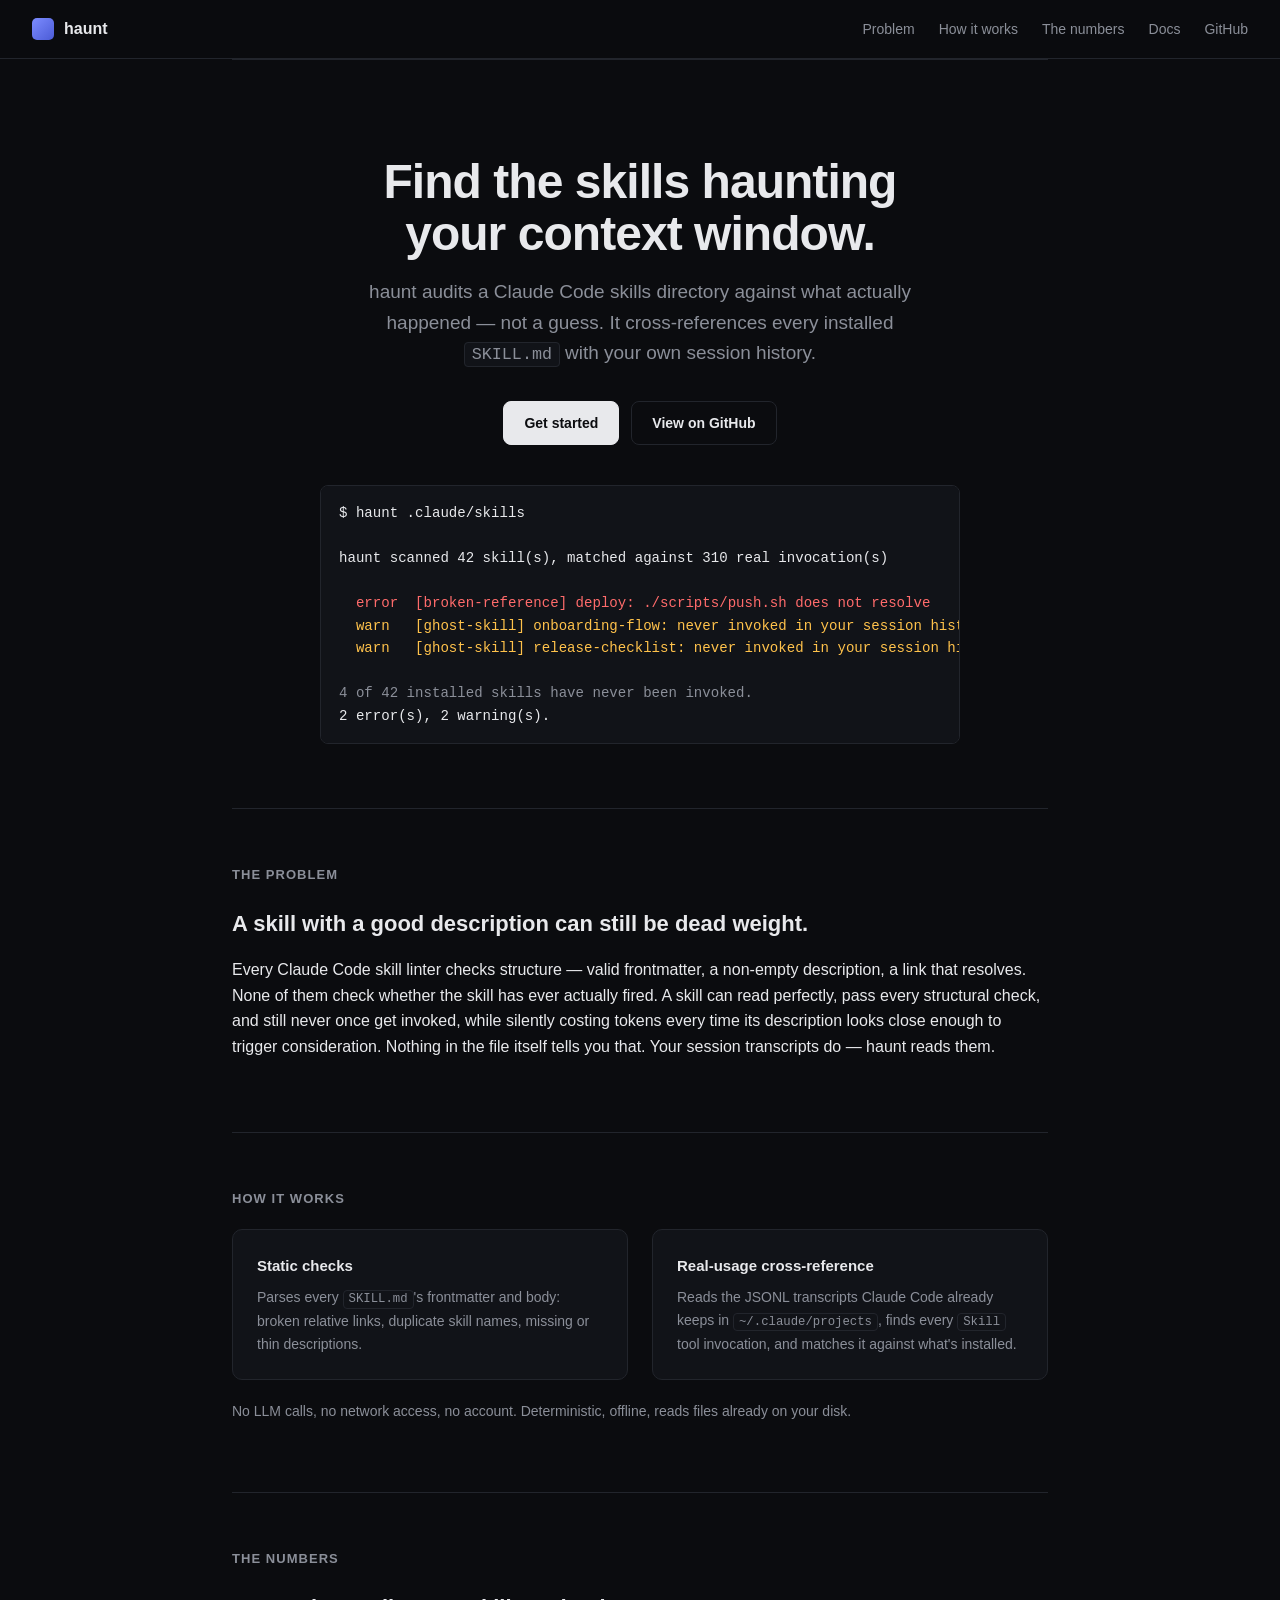
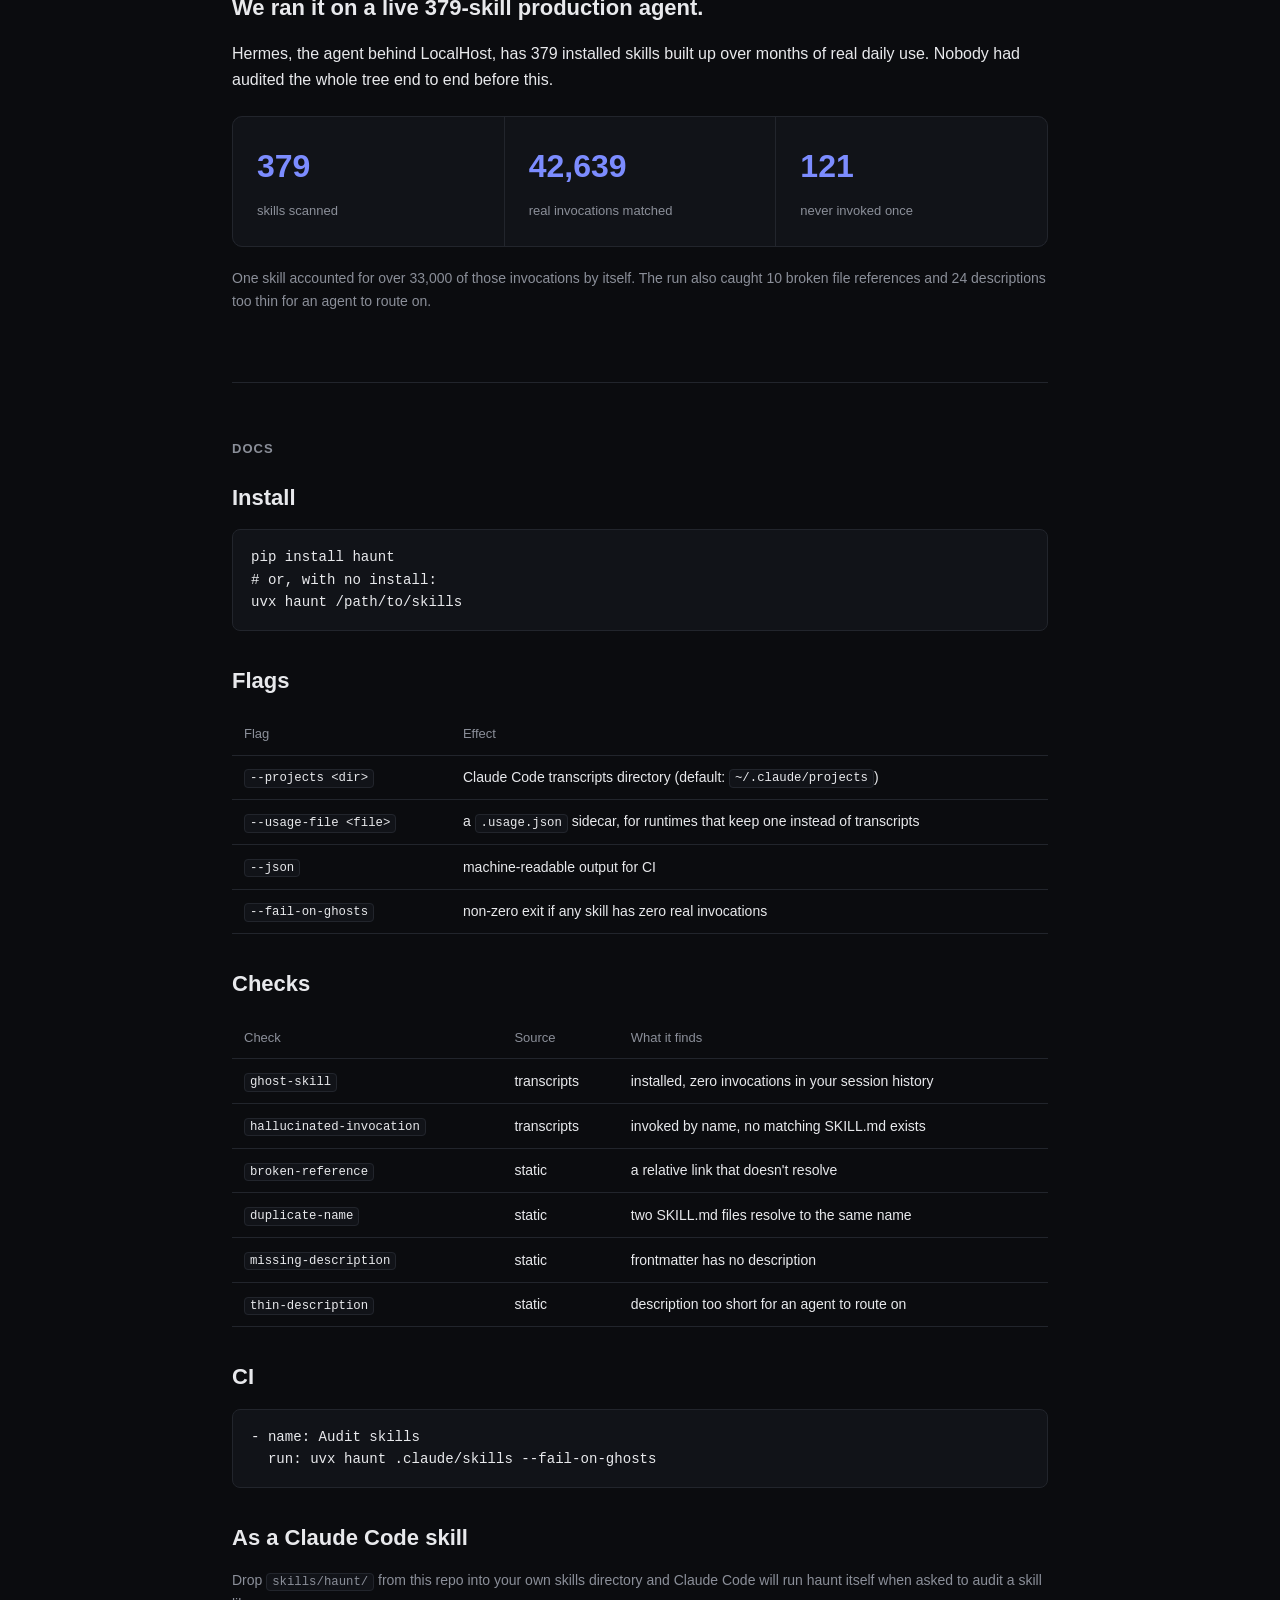
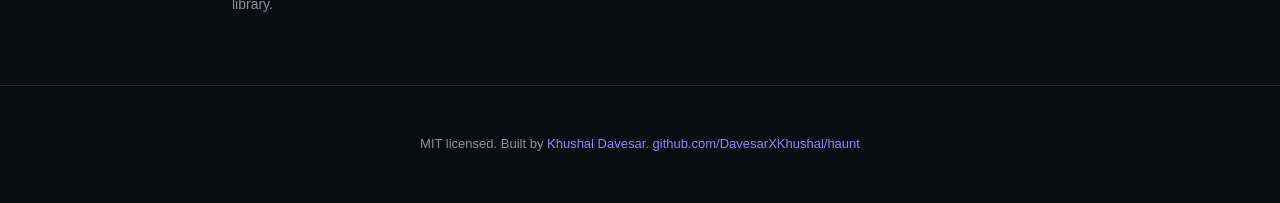
==== site/index.html @ db400f82 "haunt: audit Claude Code skills against real usage, not guesses" ====
<!doctype html>
<html lang="en">
<head>
<meta charset="utf-8">
<meta name="viewport" content="width=device-width, initial-scale=1">
<title>haunt — find the skills haunting your context window</title>
<meta name="description" content="haunt audits Claude Code skills against real session transcripts, not guesses. Catches ghost skills, broken references, and duplicate names.">
<link rel="stylesheet" href="styles.css">
</head>
<body>

<nav class="nav">
  <div class="nav-brand"><span class="mark"></span> haunt</div>
  <div class="nav-links">
    <a href="#problem">Problem</a>
    <a href="#how">How it works</a>
    <a href="#numbers">The numbers</a>
    <a href="#docs">Docs</a>
    <a href="https://github.com/DavesarXKhushal/haunt">GitHub</a>
  </div>
</nav>

<main class="wrap">
  <section class="hero">
    <h1>Find the skills haunting<br>your context window.</h1>
    <p class="lede">
      haunt audits a Claude Code skills directory against what actually
      happened — not a guess. It cross-references every installed
      <code class="inline">SKILL.md</code> with your own session history.
    </p>
    <div class="cta-row">
      <a class="btn btn-primary" href="#docs">Get started</a>
      <a class="btn btn-ghost" href="https://github.com/DavesarXKhushal/haunt">View on GitHub</a>
    </div>
    <div class="terminal">
      <pre>$ haunt .claude/skills

haunt scanned 42 skill(s), matched against 310 real invocation(s)

  <span class="err-line">error  [broken-reference] deploy: ./scripts/push.sh does not resolve</span>
  <span class="ghost-line">warn   [ghost-skill] onboarding-flow: never invoked in your session history</span>
  <span class="ghost-line">warn   [ghost-skill] release-checklist: never invoked in your session history</span>

<span class="dim">4 of 42 installed skills have never been invoked.</span>
2 error(s), 2 warning(s).</pre>
    </div>
  </section>

  <section id="problem">
    <h2>The problem</h2>
    <h3>A skill with a good description can still be dead weight.</h3>
    <p>
      Every Claude Code skill linter checks structure — valid frontmatter,
      a non-empty description, a link that resolves. None of them check
      whether the skill has ever actually fired. A skill can read
      perfectly, pass every structural check, and still never once get
      invoked, while silently costing tokens every time its description
      looks close enough to trigger consideration. Nothing in the file
      itself tells you that. Your session transcripts do — haunt reads
      them.
    </p>
  </section>

  <section id="how">
    <h2>How it works</h2>
    <div class="two-col">
      <div class="card">
        <h4>Static checks</h4>
        <p>Parses every <code class="inline">SKILL.md</code>'s frontmatter and body: broken relative links, duplicate skill names, missing or thin descriptions.</p>
      </div>
      <div class="card">
        <h4>Real-usage cross-reference</h4>
        <p>Reads the JSONL transcripts Claude Code already keeps in <code class="inline">~/.claude/projects</code>, finds every <code class="inline">Skill</code> tool invocation, and matches it against what's installed.</p>
      </div>
    </div>
    <p style="margin-top:20px;color:var(--text-dim);font-size:14px;">
      No LLM calls, no network access, no account. Deterministic, offline, reads files already on your disk.
    </p>
  </section>

  <section id="numbers">
    <h2>The numbers</h2>
    <h3>We ran it on a live 379-skill production agent.</h3>
    <p>Hermes, the agent behind LocalHost, has 379 installed skills built up over months of real daily use. Nobody had audited the whole tree end to end before this.</p>
    <div class="grid">
      <div class="cell"><span class="num">379</span><span class="label">skills scanned</span></div>
      <div class="cell"><span class="num">42,639</span><span class="label">real invocations matched</span></div>
      <div class="cell"><span class="num">121</span><span class="label">never invoked once</span></div>
    </div>
    <p style="margin-top:20px;color:var(--text-dim);font-size:14px;">
      One skill accounted for over 33,000 of those invocations by itself. The run also caught 10 broken file references and 24 descriptions too thin for an agent to route on.
    </p>
  </section>

  <section id="docs">
    <h2>Docs</h2>
    <h3>Install</h3>
    <pre>pip install haunt
# or, with no install:
uvx haunt /path/to/skills</pre>

    <h3 style="margin-top:32px;">Flags</h3>
    <table>
      <tr><th>Flag</th><th>Effect</th></tr>
      <tr><td><code class="inline">--projects &lt;dir&gt;</code></td><td>Claude Code transcripts directory (default: <code class="inline">~/.claude/projects</code>)</td></tr>
      <tr><td><code class="inline">--usage-file &lt;file&gt;</code></td><td>a <code class="inline">.usage.json</code> sidecar, for runtimes that keep one instead of transcripts</td></tr>
      <tr><td><code class="inline">--json</code></td><td>machine-readable output for CI</td></tr>
      <tr><td><code class="inline">--fail-on-ghosts</code></td><td>non-zero exit if any skill has zero real invocations</td></tr>
    </table>

    <h3 style="margin-top:32px;">Checks</h3>
    <table>
      <tr><th>Check</th><th>Source</th><th>What it finds</th></tr>
      <tr><td><code class="inline">ghost-skill</code></td><td>transcripts</td><td>installed, zero invocations in your session history</td></tr>
      <tr><td><code class="inline">hallucinated-invocation</code></td><td>transcripts</td><td>invoked by name, no matching SKILL.md exists</td></tr>
      <tr><td><code class="inline">broken-reference</code></td><td>static</td><td>a relative link that doesn't resolve</td></tr>
      <tr><td><code class="inline">duplicate-name</code></td><td>static</td><td>two SKILL.md files resolve to the same name</td></tr>
      <tr><td><code class="inline">missing-description</code></td><td>static</td><td>frontmatter has no description</td></tr>
      <tr><td><code class="inline">thin-description</code></td><td>static</td><td>description too short for an agent to route on</td></tr>
    </table>

    <h3 style="margin-top:32px;">CI</h3>
    <pre>- name: Audit skills
  run: uvx haunt .claude/skills --fail-on-ghosts</pre>

    <h3 style="margin-top:32px;">As a Claude Code skill</h3>
    <p style="color:var(--text-dim);font-size:14px;">Drop <code class="inline">skills/haunt/</code> from this repo into your own skills directory and Claude Code will run haunt itself when asked to audit a skill library.</p>
  </section>
</main>

<footer>
  <div class="wrap">
    MIT licensed. Built by <a href="https://github.com/DavesarXKhushal">Khushal Davesar</a>.
    <a href="https://github.com/DavesarXKhushal/haunt">github.com/DavesarXKhushal/haunt</a>
  </div>
</footer>

</body>
</html>
---- site/styles.css ----
:root {
  --bg: #0b0c0f;
  --bg-raised: #111318;
  --border: #22252c;
  --text: #e8e9ec;
  --text-dim: #8b8f99;
  --accent: #7c8cff;
  --red: #ff6b6b;
  --yellow: #ffc24b;
  --mono: "SFMono-Regular", "SF Mono", Menlo, Consolas, "Liberation Mono", monospace;
  --sans: -apple-system, BlinkMacSystemFont, "Segoe UI", Inter, Helvetica, Arial, sans-serif;
}

* { box-sizing: border-box; }

body {
  margin: 0;
  background: var(--bg);
  color: var(--text);
  font-family: var(--sans);
  line-height: 1.6;
  -webkit-font-smoothing: antialiased;
}

a { color: var(--accent); text-decoration: none; }
a:hover { text-decoration: underline; }

code, pre {
  font-family: var(--mono);
  font-size: 0.88em;
}

pre {
  background: var(--bg-raised);
  border: 1px solid var(--border);
  border-radius: 8px;
  padding: 16px 18px;
  overflow-x: auto;
}

code.inline {
  background: var(--bg-raised);
  border: 1px solid var(--border);
  border-radius: 4px;
  padding: 0.1em 0.4em;
}

.nav {
  position: sticky;
  top: 0;
  z-index: 10;
  display: flex;
  align-items: center;
  justify-content: space-between;
  padding: 16px 32px;
  background: rgba(11, 12, 15, 0.85);
  backdrop-filter: blur(10px);
  border-bottom: 1px solid var(--border);
}

.nav-brand {
  display: flex;
  align-items: center;
  gap: 10px;
  font-weight: 600;
  font-size: 16px;
  color: var(--text);
}

.nav-brand .mark {
  width: 22px;
  height: 22px;
  border-radius: 5px;
  background: linear-gradient(135deg, var(--accent), #4b5bd6);
  display: inline-block;
}

.nav-links { display: flex; gap: 24px; font-size: 14px; }
.nav-links a { color: var(--text-dim); }
.nav-links a:hover { color: var(--text); text-decoration: none; }

.wrap { max-width: 880px; margin: 0 auto; padding: 0 32px; }

.hero {
  padding: 96px 0 64px;
  text-align: center;
}

.hero h1 {
  font-size: 48px;
  line-height: 1.1;
  margin: 0 0 16px;
  letter-spacing: -0.02em;
}

.hero p.lede {
  font-size: 19px;
  color: var(--text-dim);
  max-width: 560px;
  margin: 0 auto 32px;
}

.cta-row {
  display: flex;
  gap: 12px;
  justify-content: center;
  margin-bottom: 40px;
  flex-wrap: wrap;
}

.btn {
  padding: 10px 20px;
  border-radius: 8px;
  font-size: 14px;
  font-weight: 600;
  border: 1px solid var(--border);
}

.btn-primary { background: var(--text); color: var(--bg); border-color: var(--text); }
.btn-primary:hover { opacity: 0.88; text-decoration: none; }
.btn-ghost { color: var(--text); }
.btn-ghost:hover { background: var(--bg-raised); text-decoration: none; }

.terminal {
  text-align: left;
  margin: 0 auto;
  max-width: 640px;
}

.terminal pre { margin: 0; }
.terminal .ghost-line { color: var(--yellow); }
.terminal .err-line { color: var(--red); }
.terminal .dim { color: var(--text-dim); }

section { padding: 56px 0; border-top: 1px solid var(--border); }

h2 {
  font-size: 13px;
  text-transform: uppercase;
  letter-spacing: 0.08em;
  color: var(--text-dim);
  margin: 0 0 20px;
}

h3 { font-size: 22px; margin: 0 0 12px; }

.grid {
  display: grid;
  grid-template-columns: repeat(3, 1fr);
  gap: 1px;
  background: var(--border);
  border: 1px solid var(--border);
  border-radius: 10px;
  overflow: hidden;
  margin-top: 24px;
}

.cell {
  background: var(--bg-raised);
  padding: 24px;
}

.cell .num {
  font-size: 32px;
  font-weight: 700;
  color: var(--accent);
  display: block;
  margin-bottom: 4px;
}

.cell .label { font-size: 13px; color: var(--text-dim); }

table {
  width: 100%;
  border-collapse: collapse;
  font-size: 14px;
  margin-top: 16px;
}

th, td {
  text-align: left;
  padding: 10px 12px;
  border-bottom: 1px solid var(--border);
}

th { color: var(--text-dim); font-weight: 500; font-size: 13px; }

.two-col {
  display: grid;
  grid-template-columns: 1fr 1fr;
  gap: 24px;
}

.card {
  background: var(--bg-raised);
  border: 1px solid var(--border);
  border-radius: 10px;
  padding: 24px;
}

.card h4 { margin: 0 0 8px; font-size: 15px; }
.card p { margin: 0; color: var(--text-dim); font-size: 14px; }

footer {
  padding: 48px 0;
  text-align: center;
  color: var(--text-dim);
  font-size: 13px;
  border-top: 1px solid var(--border);
}

@media (max-width: 720px) {
  .grid, .two-col { grid-template-columns: 1fr; }
  .hero h1 { font-size: 34px; }
  .nav-links { display: none; }
}
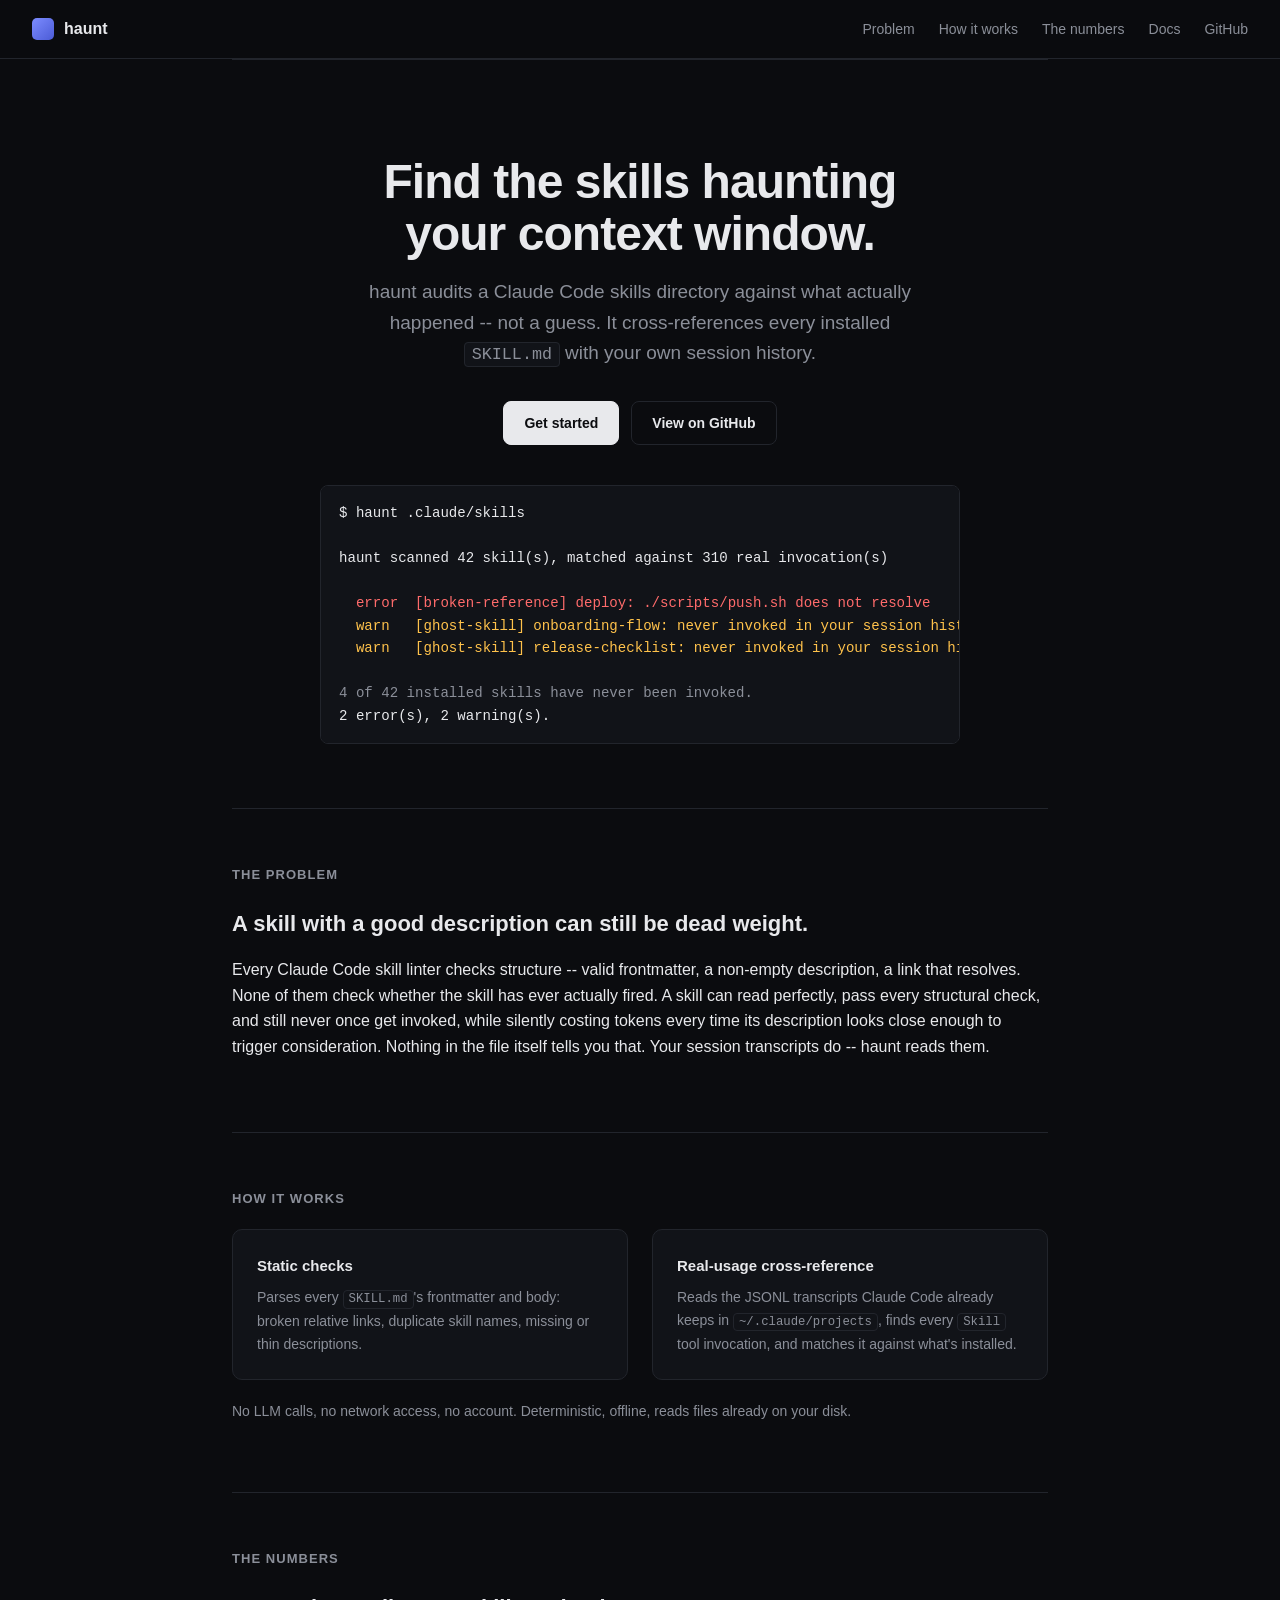
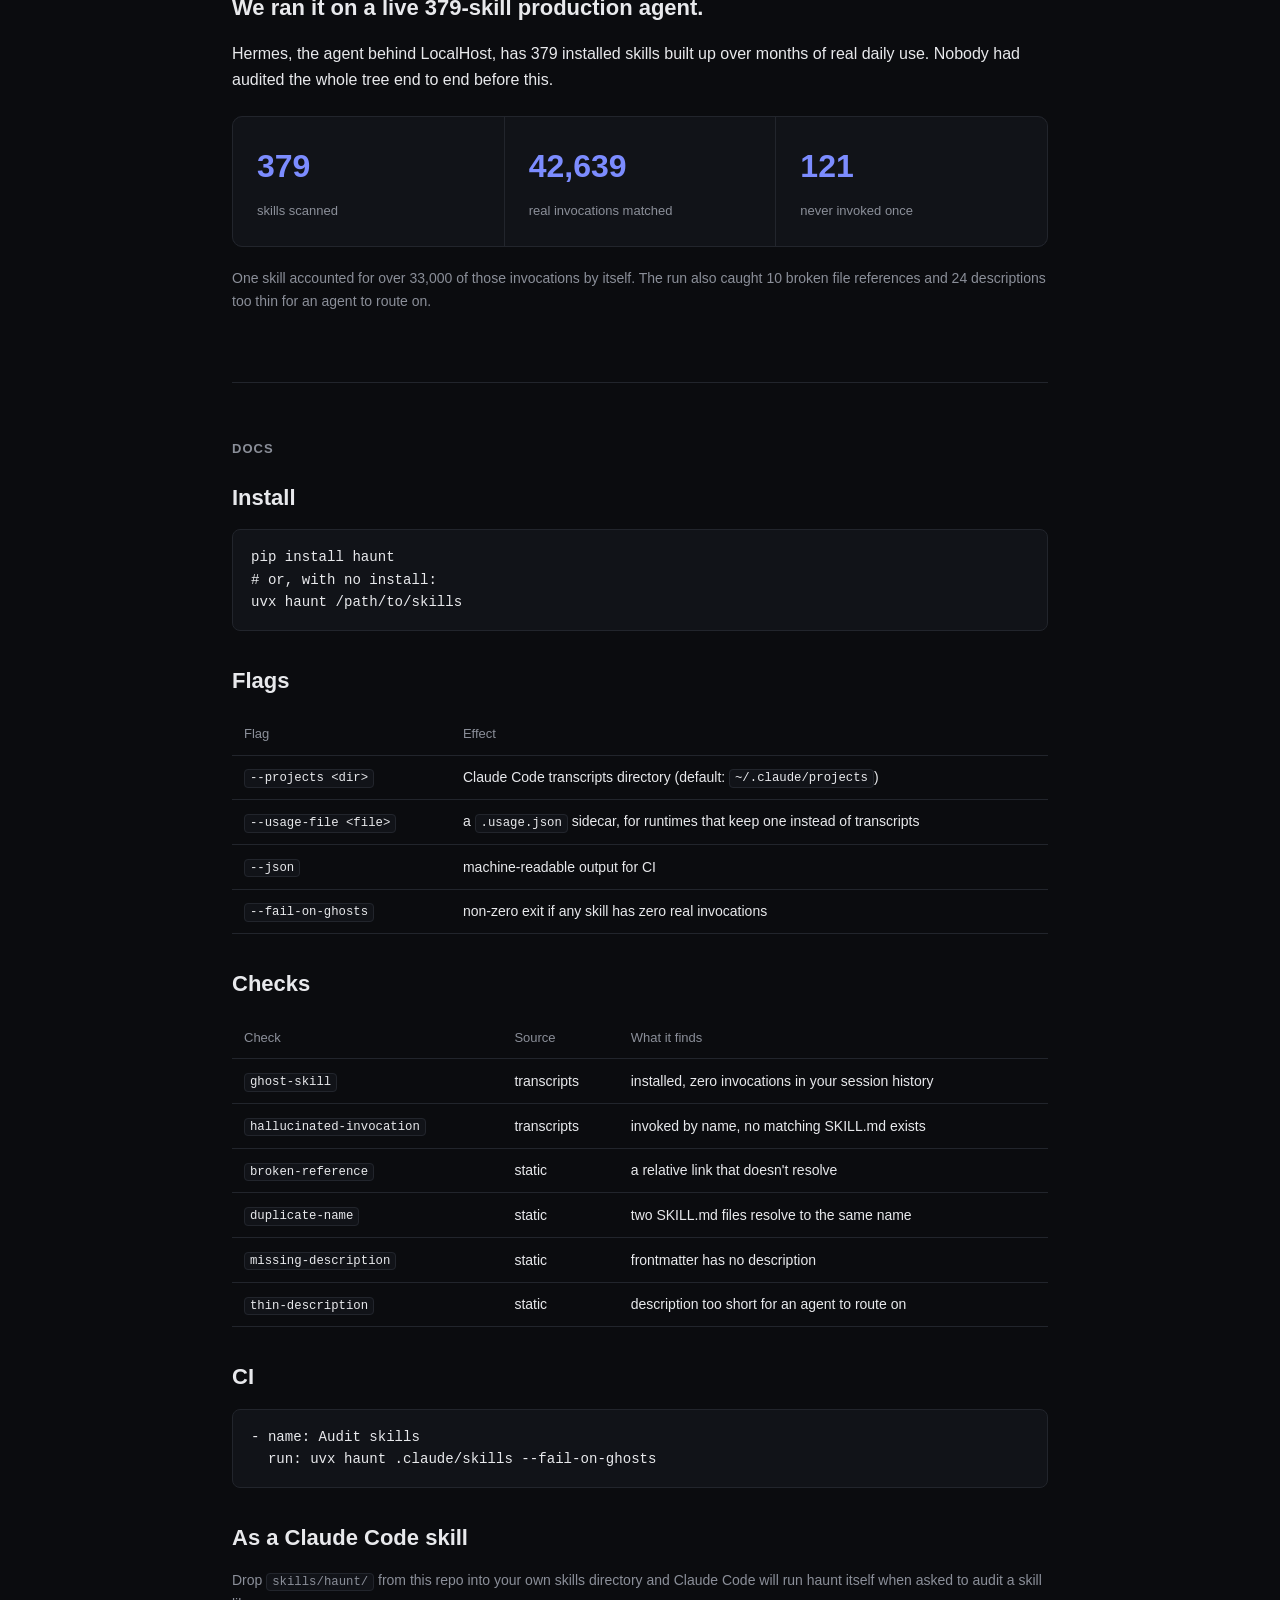
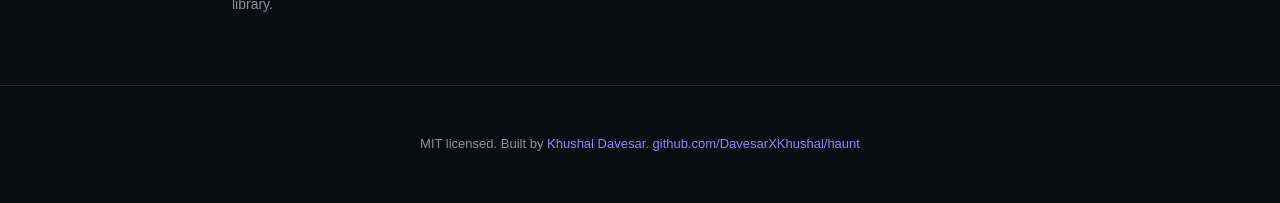
==== commit cd2b1dab: "fix: strip em/en dashes from docs" ====
--- a/site/index.html
+++ b/site/index.html
@@ -3,7 +3,7 @@
 <head>
 <meta charset="utf-8">
 <meta name="viewport" content="width=device-width, initial-scale=1">
-<title>haunt — find the skills haunting your context window</title>
+<title>haunt -- find the skills haunting your context window</title>
 <meta name="description" content="haunt audits Claude Code skills against real session transcripts, not guesses. Catches ghost skills, broken references, and duplicate names.">
 <link rel="stylesheet" href="styles.css">
 </head>
@@ -25,7 +25,7 @@
     <h1>Find the skills haunting<br>your context window.</h1>
     <p class="lede">
       haunt audits a Claude Code skills directory against what actually
-      happened — not a guess. It cross-references every installed
+      happened -- not a guess. It cross-references every installed
       <code class="inline">SKILL.md</code> with your own session history.
     </p>
     <div class="cta-row">
@@ -50,13 +50,13 @@
     <h2>The problem</h2>
     <h3>A skill with a good description can still be dead weight.</h3>
     <p>
-      Every Claude Code skill linter checks structure — valid frontmatter,
+      Every Claude Code skill linter checks structure -- valid frontmatter,
       a non-empty description, a link that resolves. None of them check
       whether the skill has ever actually fired. A skill can read
       perfectly, pass every structural check, and still never once get
       invoked, while silently costing tokens every time its description
       looks close enough to trigger consideration. Nothing in the file
-      itself tells you that. Your session transcripts do — haunt reads
+      itself tells you that. Your session transcripts do -- haunt reads
       them.
     </p>
   </section>
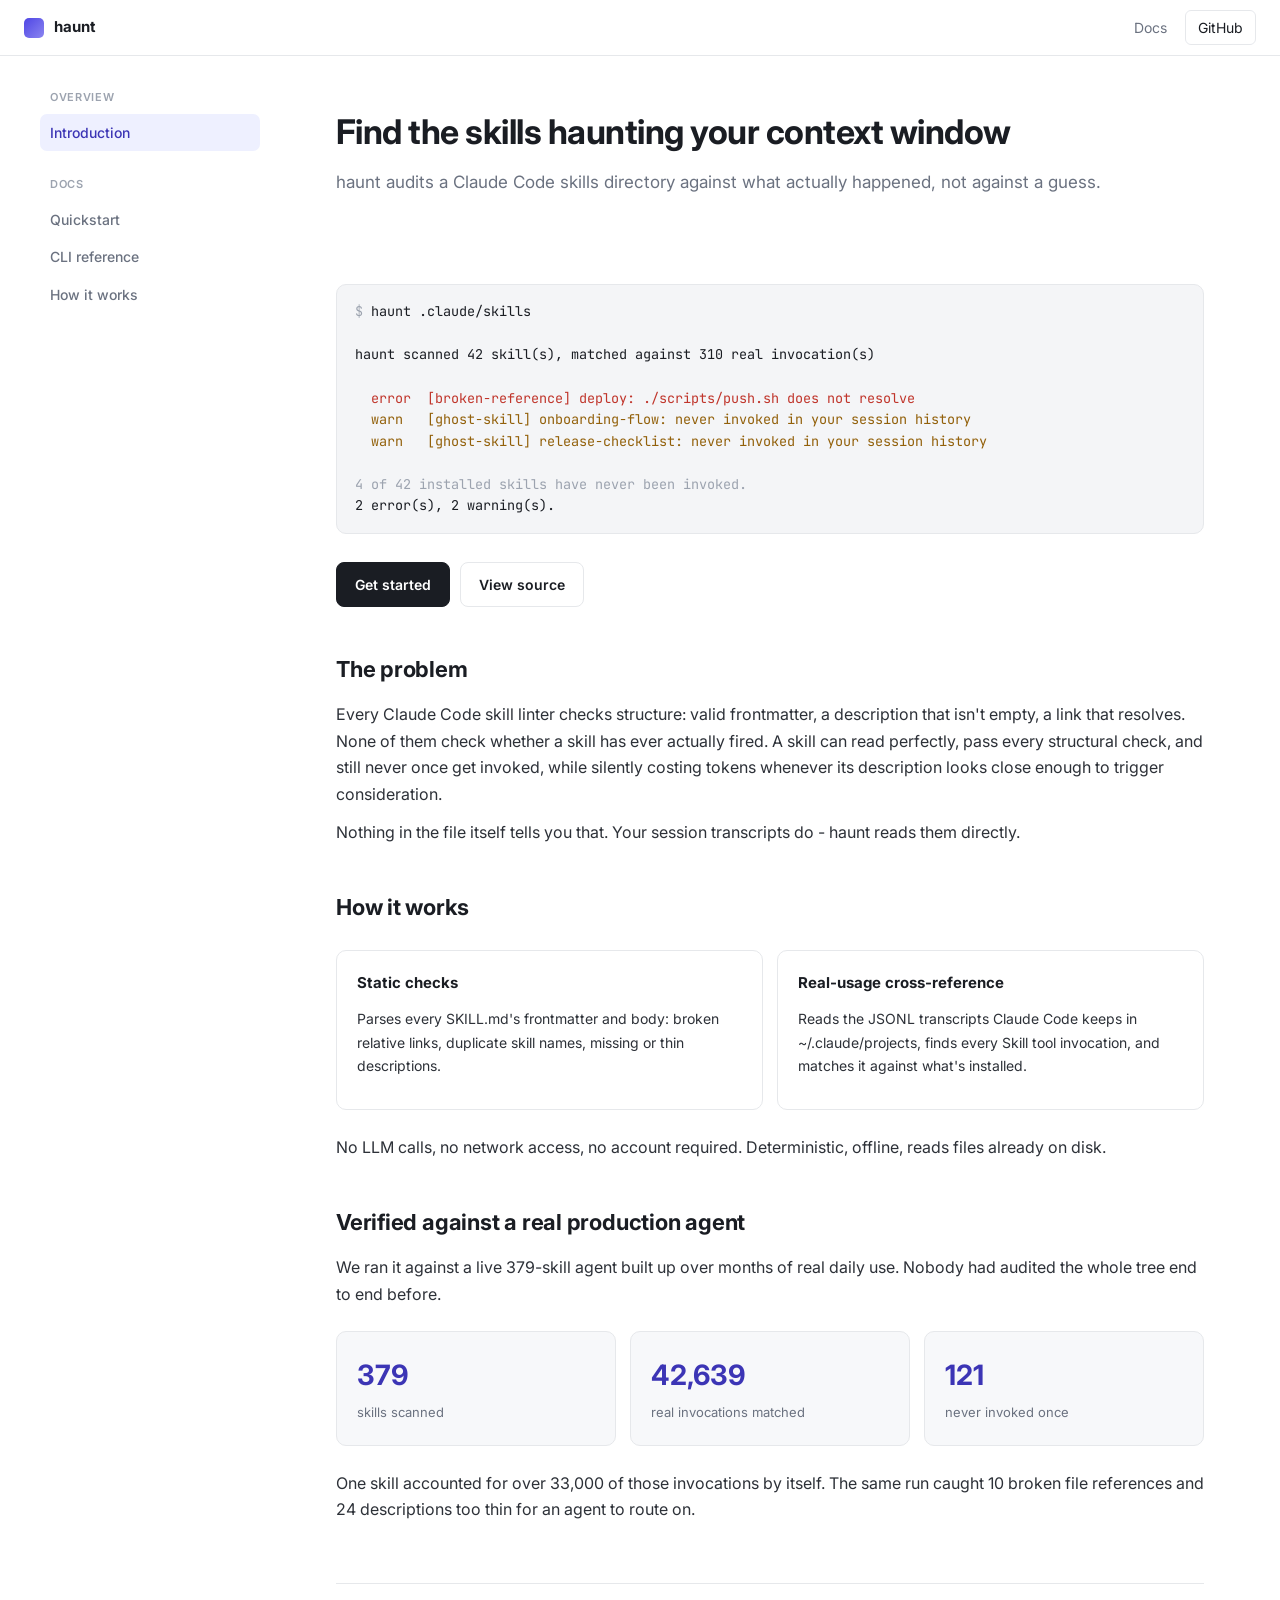
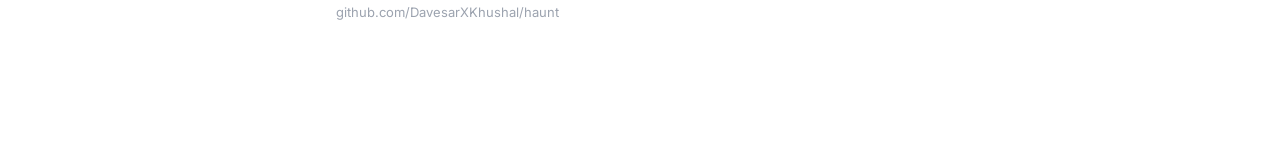
==== commit d3a732b2: "docs: multi-page light-theme documentation site" ====
--- a/site/index.html
+++ b/site/index.html
@@ -3,137 +3,69 @@
 <head>
 <meta charset="utf-8">
 <meta name="viewport" content="width=device-width, initial-scale=1">
-<title>haunt -- find the skills haunting your context window</title>
-<meta name="description" content="haunt audits Claude Code skills against real session transcripts, not guesses. Catches ghost skills, broken references, and duplicate names.">
+<title>Find the skills haunting your context window - haunt docs</title>
 <link rel="stylesheet" href="styles.css">
 </head>
 <body>
-
-<nav class="nav">
-  <div class="nav-brand"><span class="mark"></span> haunt</div>
-  <div class="nav-links">
-    <a href="#problem">Problem</a>
-    <a href="#how">How it works</a>
-    <a href="#numbers">The numbers</a>
-    <a href="#docs">Docs</a>
-    <a href="https://github.com/DavesarXKhushal/haunt">GitHub</a>
+<div class="topbar">
+  <a class="topbar-brand" href="index.html"><span class="mark"></span>haunt</a>
+  <div class="topbar-right">
+    <a href="docs/quickstart.html">Docs</a>
+    <a class="gh" href="https://github.com/DavesarXKhushal/haunt">GitHub</a>
   </div>
-</nav>
-
-<main class="wrap">
-  <section class="hero">
-    <h1>Find the skills haunting<br>your context window.</h1>
-    <p class="lede">
-      haunt audits a Claude Code skills directory against what actually
-      happened -- not a guess. It cross-references every installed
-      <code class="inline">SKILL.md</code> with your own session history.
-    </p>
-    <div class="cta-row">
-      <a class="btn btn-primary" href="#docs">Get started</a>
-      <a class="btn btn-ghost" href="https://github.com/DavesarXKhushal/haunt">View on GitHub</a>
-    </div>
-    <div class="terminal">
-      <pre>$ haunt .claude/skills
+</div>
+<div class="layout">
+  <nav class="sidebar"><div class="group"><div class="group-label">Overview</div><a class="link active" href="index.html">Introduction</a></div><div class="group"><div class="group-label">Docs</div><a class="link" href="docs/quickstart.html">Quickstart</a><a class="link" href="docs/cli-reference.html">CLI reference</a><a class="link" href="docs/how-it-works.html">How it works</a></div></nav>
+  <main class="content">
+    <h1>Find the skills haunting your context window</h1>
+    <p class="subtitle">haunt audits a Claude Code skills directory against what actually happened, not against a guess.</p>
+    
+<div class="hero">
+<pre><span class="term-line-dim">$</span> haunt .claude/skills
 
 haunt scanned 42 skill(s), matched against 310 real invocation(s)
 
-  <span class="err-line">error  [broken-reference] deploy: ./scripts/push.sh does not resolve</span>
-  <span class="ghost-line">warn   [ghost-skill] onboarding-flow: never invoked in your session history</span>
-  <span class="ghost-line">warn   [ghost-skill] release-checklist: never invoked in your session history</span>
+  <span class="term-line-err">error  [broken-reference] deploy: ./scripts/push.sh does not resolve</span>
+  <span class="term-line-warn">warn   [ghost-skill] onboarding-flow: never invoked in your session history</span>
+  <span class="term-line-warn">warn   [ghost-skill] release-checklist: never invoked in your session history</span>
 
-<span class="dim">4 of 42 installed skills have never been invoked.</span>
+<span class="term-line-dim">4 of 42 installed skills have never been invoked.</span>
 2 error(s), 2 warning(s).</pre>
-    </div>
-  </section>
+</div>
 
-  <section id="problem">
-    <h2>The problem</h2>
-    <h3>A skill with a good description can still be dead weight.</h3>
-    <p>
-      Every Claude Code skill linter checks structure -- valid frontmatter,
-      a non-empty description, a link that resolves. None of them check
-      whether the skill has ever actually fired. A skill can read
-      perfectly, pass every structural check, and still never once get
-      invoked, while silently costing tokens every time its description
-      looks close enough to trigger consideration. Nothing in the file
-      itself tells you that. Your session transcripts do -- haunt reads
-      them.
-    </p>
-  </section>
+<div class="btn-row">
+  <a class="btn btn-primary" href="docs/quickstart.html">Get started</a>
+  <a class="btn btn-ghost" href="https://github.com/DavesarXKhushal/haunt">View source</a>
+</div>
 
-  <section id="how">
-    <h2>How it works</h2>
-    <div class="two-col">
-      <div class="card">
-        <h4>Static checks</h4>
-        <p>Parses every <code class="inline">SKILL.md</code>'s frontmatter and body: broken relative links, duplicate skill names, missing or thin descriptions.</p>
-      </div>
-      <div class="card">
-        <h4>Real-usage cross-reference</h4>
-        <p>Reads the JSONL transcripts Claude Code already keeps in <code class="inline">~/.claude/projects</code>, finds every <code class="inline">Skill</code> tool invocation, and matches it against what's installed.</p>
-      </div>
-    </div>
-    <p style="margin-top:20px;color:var(--text-dim);font-size:14px;">
-      No LLM calls, no network access, no account. Deterministic, offline, reads files already on your disk.
-    </p>
-  </section>
+<h2>The problem</h2>
+<p>Every Claude Code skill linter checks structure: valid frontmatter, a description that isn't empty, a link that resolves. None of them check whether a skill has ever actually fired. A skill can read perfectly, pass every structural check, and still never once get invoked, while silently costing tokens whenever its description looks close enough to trigger consideration.</p>
+<p>Nothing in the file itself tells you that. Your session transcripts do - haunt reads them directly.</p>
 
-  <section id="numbers">
-    <h2>The numbers</h2>
-    <h3>We ran it on a live 379-skill production agent.</h3>
-    <p>Hermes, the agent behind LocalHost, has 379 installed skills built up over months of real daily use. Nobody had audited the whole tree end to end before this.</p>
-    <div class="grid">
-      <div class="cell"><span class="num">379</span><span class="label">skills scanned</span></div>
-      <div class="cell"><span class="num">42,639</span><span class="label">real invocations matched</span></div>
-      <div class="cell"><span class="num">121</span><span class="label">never invoked once</span></div>
-    </div>
-    <p style="margin-top:20px;color:var(--text-dim);font-size:14px;">
-      One skill accounted for over 33,000 of those invocations by itself. The run also caught 10 broken file references and 24 descriptions too thin for an agent to route on.
-    </p>
-  </section>
+<h2>How it works</h2>
+<div class="card-row">
+  <div class="card">
+    <h4>Static checks</h4>
+    <p>Parses every SKILL.md's frontmatter and body: broken relative links, duplicate skill names, missing or thin descriptions.</p>
+  </div>
+  <div class="card">
+    <h4>Real-usage cross-reference</h4>
+    <p>Reads the JSONL transcripts Claude Code keeps in ~/.claude/projects, finds every Skill tool invocation, and matches it against what's installed.</p>
+  </div>
+</div>
+<p>No LLM calls, no network access, no account required. Deterministic, offline, reads files already on disk.</p>
 
-  <section id="docs">
-    <h2>Docs</h2>
-    <h3>Install</h3>
-    <pre>pip install haunt
-# or, with no install:
-uvx haunt /path/to/skills</pre>
+<h2>Verified against a real production agent</h2>
+<p>We ran it against a live 379-skill agent built up over months of real daily use. Nobody had audited the whole tree end to end before.</p>
+<div class="grid-cards">
+  <div class="stat-card"><span class="num">379</span><span class="label">skills scanned</span></div>
+  <div class="stat-card"><span class="num">42,639</span><span class="label">real invocations matched</span></div>
+  <div class="stat-card"><span class="num">121</span><span class="label">never invoked once</span></div>
+</div>
+<p>One skill accounted for over 33,000 of those invocations by itself. The same run caught 10 broken file references and 24 descriptions too thin for an agent to route on.</p>
 
-    <h3 style="margin-top:32px;">Flags</h3>
-    <table>
-      <tr><th>Flag</th><th>Effect</th></tr>
-      <tr><td><code class="inline">--projects &lt;dir&gt;</code></td><td>Claude Code transcripts directory (default: <code class="inline">~/.claude/projects</code>)</td></tr>
-      <tr><td><code class="inline">--usage-file &lt;file&gt;</code></td><td>a <code class="inline">.usage.json</code> sidecar, for runtimes that keep one instead of transcripts</td></tr>
-      <tr><td><code class="inline">--json</code></td><td>machine-readable output for CI</td></tr>
-      <tr><td><code class="inline">--fail-on-ghosts</code></td><td>non-zero exit if any skill has zero real invocations</td></tr>
-    </table>
-
-    <h3 style="margin-top:32px;">Checks</h3>
-    <table>
-      <tr><th>Check</th><th>Source</th><th>What it finds</th></tr>
-      <tr><td><code class="inline">ghost-skill</code></td><td>transcripts</td><td>installed, zero invocations in your session history</td></tr>
-      <tr><td><code class="inline">hallucinated-invocation</code></td><td>transcripts</td><td>invoked by name, no matching SKILL.md exists</td></tr>
-      <tr><td><code class="inline">broken-reference</code></td><td>static</td><td>a relative link that doesn't resolve</td></tr>
-      <tr><td><code class="inline">duplicate-name</code></td><td>static</td><td>two SKILL.md files resolve to the same name</td></tr>
-      <tr><td><code class="inline">missing-description</code></td><td>static</td><td>frontmatter has no description</td></tr>
-      <tr><td><code class="inline">thin-description</code></td><td>static</td><td>description too short for an agent to route on</td></tr>
-    </table>
-
-    <h3 style="margin-top:32px;">CI</h3>
-    <pre>- name: Audit skills
-  run: uvx haunt .claude/skills --fail-on-ghosts</pre>
-
-    <h3 style="margin-top:32px;">As a Claude Code skill</h3>
-    <p style="color:var(--text-dim);font-size:14px;">Drop <code class="inline">skills/haunt/</code> from this repo into your own skills directory and Claude Code will run haunt itself when asked to audit a skill library.</p>
-  </section>
-</main>
-
-<footer>
-  <div class="wrap">
-    MIT licensed. Built by <a href="https://github.com/DavesarXKhushal">Khushal Davesar</a>.
-    <a href="https://github.com/DavesarXKhushal/haunt">github.com/DavesarXKhushal/haunt</a>
-  </div>
-</footer>
-
+    <footer class="page-footer">github.com/DavesarXKhushal/haunt</footer>
+  </main>
+</div>
 </body>
 </html>
--- a/site/styles.css
+++ b/site/styles.css
@@ -1,216 +1,233 @@
+@import url('https://fonts.googleapis.com/css2?family=Inter:wght@400;500;600;700&family=JetBrains+Mono:wght@400;500&display=swap');
+
 :root {
-  --bg: #0b0c0f;
-  --bg-raised: #111318;
-  --border: #22252c;
-  --text: #e8e9ec;
-  --text-dim: #8b8f99;
-  --accent: #7c8cff;
-  --red: #ff6b6b;
-  --yellow: #ffc24b;
-  --mono: "SFMono-Regular", "SF Mono", Menlo, Consolas, "Liberation Mono", monospace;
-  --sans: -apple-system, BlinkMacSystemFont, "Segoe UI", Inter, Helvetica, Arial, sans-serif;
+  --bg: #ffffff;
+  --bg-subtle: #f7f8fa;
+  --bg-code: #f4f5f7;
+  --border: #e6e8eb;
+  --text: #1a1d23;
+  --text-dim: #6b7280;
+  --text-faint: #9ca3af;
+  --accent: #4f46e5;
+  --accent-dark: #3c35b5;
+  --accent-soft: #eef0ff;
+  --red: #c0352b;
+  --red-soft: #fdecea;
+  --yellow: #92600a;
+  --yellow-soft: #fef6e7;
+  --radius: 10px;
+  --sidebar-w: 260px;
 }
 
 * { box-sizing: border-box; }
 
-body {
+html, body {
   margin: 0;
   background: var(--bg);
   color: var(--text);
-  font-family: var(--sans);
-  line-height: 1.6;
+  font-family: 'Inter', -apple-system, BlinkMacSystemFont, "Segoe UI", sans-serif;
+  font-size: 16px;
+  line-height: 1.65;
   -webkit-font-smoothing: antialiased;
 }
 
 a { color: var(--accent); text-decoration: none; }
 a:hover { text-decoration: underline; }
 
-code, pre {
-  font-family: var(--mono);
-  font-size: 0.88em;
+code, pre, kbd {
+  font-family: 'JetBrains Mono', ui-monospace, SFMono-Regular, Menlo, Consolas, monospace;
+}
+
+code.inline {
+  background: var(--bg-code);
+  border: 1px solid var(--border);
+  border-radius: 5px;
+  padding: 0.15em 0.45em;
+  font-size: 0.86em;
+  color: var(--accent-dark);
 }
 
 pre {
-  background: var(--bg-raised);
-  border: 1px solid var(--border);
-  border-radius: 8px;
+  background: var(--bg-code);
+  border: 1px solid var(--border);
+  border-radius: var(--radius);
   padding: 16px 18px;
-  overflow-x: auto;
-}
-
-code.inline {
-  background: var(--bg-raised);
-  border: 1px solid var(--border);
-  border-radius: 4px;
-  padding: 0.1em 0.4em;
-}
-
-.nav {
-  position: sticky;
-  top: 0;
-  z-index: 10;
+  font-size: 13.5px;
+  line-height: 1.6;
+  white-space: pre-wrap;
+  word-break: break-word;
+  overflow-wrap: anywhere;
+  margin: 16px 0;
+}
+
+pre code { background: none; border: none; padding: 0; color: var(--text); }
+
+.topbar {
+  position: fixed;
+  top: 0; left: 0; right: 0;
+  height: 56px;
   display: flex;
   align-items: center;
   justify-content: space-between;
-  padding: 16px 32px;
-  background: rgba(11, 12, 15, 0.85);
-  backdrop-filter: blur(10px);
+  padding: 0 24px;
+  background: rgba(255,255,255,0.92);
+  backdrop-filter: blur(8px);
   border-bottom: 1px solid var(--border);
-}
-
-.nav-brand {
+  z-index: 20;
+}
+
+.topbar-brand {
   display: flex;
   align-items: center;
   gap: 10px;
+  font-weight: 700;
+  font-size: 15px;
+  color: var(--text);
+}
+
+.topbar-brand .mark {
+  width: 20px; height: 20px;
+  border-radius: 5px;
+  background: linear-gradient(135deg, var(--accent), #8b85f0);
+  display: inline-block;
+}
+
+.topbar-right { display: flex; align-items: center; gap: 18px; font-size: 14px; }
+.topbar-right a { color: var(--text-dim); }
+.topbar-right a:hover { color: var(--text); text-decoration: none; }
+.topbar-right a.gh { display: flex; align-items: center; gap: 6px; border: 1px solid var(--border); border-radius: 6px; padding: 5px 12px; color: var(--text); }
+.topbar-right a.gh:hover { background: var(--bg-subtle); text-decoration: none; }
+
+.layout { display: flex; padding-top: 56px; max-width: 1240px; margin: 0 auto; }
+
+.sidebar {
+  width: var(--sidebar-w);
+  flex-shrink: 0;
+  padding: 32px 20px 60px;
+  position: sticky;
+  top: 56px;
+  height: calc(100vh - 56px);
+  overflow-y: auto;
+}
+
+.sidebar .group { margin-bottom: 24px; }
+.sidebar .group-label {
+  font-size: 11px;
   font-weight: 600;
-  font-size: 16px;
-  color: var(--text);
-}
-
-.nav-brand .mark {
-  width: 22px;
-  height: 22px;
-  border-radius: 5px;
-  background: linear-gradient(135deg, var(--accent), #4b5bd6);
-  display: inline-block;
-}
-
-.nav-links { display: flex; gap: 24px; font-size: 14px; }
-.nav-links a { color: var(--text-dim); }
-.nav-links a:hover { color: var(--text); text-decoration: none; }
-
-.wrap { max-width: 880px; margin: 0 auto; padding: 0 32px; }
-
-.hero {
-  padding: 96px 0 64px;
-  text-align: center;
-}
-
-.hero h1 {
-  font-size: 48px;
-  line-height: 1.1;
-  margin: 0 0 16px;
-  letter-spacing: -0.02em;
-}
-
-.hero p.lede {
-  font-size: 19px;
+  text-transform: uppercase;
+  letter-spacing: 0.06em;
+  color: var(--text-faint);
+  padding: 0 10px;
+  margin-bottom: 8px;
+}
+
+.sidebar a {
+  display: block;
+  padding: 7px 10px;
+  border-radius: 7px;
   color: var(--text-dim);
-  max-width: 560px;
-  margin: 0 auto 32px;
-}
-
-.cta-row {
-  display: flex;
-  gap: 12px;
-  justify-content: center;
-  margin-bottom: 40px;
-  flex-wrap: wrap;
-}
-
+  font-size: 14px;
+  font-weight: 500;
+}
+
+.sidebar a:hover { background: var(--bg-subtle); text-decoration: none; color: var(--text); }
+.sidebar a.active { background: var(--accent-soft); color: var(--accent-dark); }
+
+main.content {
+  flex: 1;
+  min-width: 0;
+  padding: 48px 56px 120px;
+}
+
+main.content h1 { font-size: 34px; margin: 0 0 8px; letter-spacing: -0.015em; }
+main.content .subtitle { color: var(--text-dim); font-size: 17px; margin: 0 0 36px; }
+main.content h2 { font-size: 22px; margin: 44px 0 14px; letter-spacing: -0.01em; }
+main.content h3 { font-size: 17px; margin: 28px 0 10px; }
+main.content p { color: #2d3138; margin: 12px 0; }
+main.content ul, main.content ol { color: #2d3138; padding-left: 22px; }
+main.content li { margin: 6px 0; }
+
+.callout {
+  border: 1px solid var(--border);
+  background: var(--bg-subtle);
+  border-radius: var(--radius);
+  padding: 16px 18px;
+  margin: 20px 0;
+  font-size: 14.5px;
+}
+
+.callout.warn { background: var(--yellow-soft); border-color: #f3dca0; }
+.callout strong { color: var(--text); }
+
+table { width: 100%; border-collapse: collapse; font-size: 14px; margin: 16px 0 28px; }
+th, td { text-align: left; padding: 10px 14px; border-bottom: 1px solid var(--border); vertical-align: top; }
+th { color: var(--text-dim); font-weight: 600; font-size: 12.5px; text-transform: uppercase; letter-spacing: 0.04em; background: var(--bg-subtle); }
+tr:last-child td { border-bottom: none; }
+
+.grid-cards {
+  display: grid;
+  grid-template-columns: repeat(3, 1fr);
+  gap: 14px;
+  margin: 24px 0;
+}
+
+.stat-card {
+  border: 1px solid var(--border);
+  border-radius: var(--radius);
+  padding: 20px;
+  background: var(--bg-subtle);
+}
+
+.stat-card .num { font-size: 28px; font-weight: 700; color: var(--accent-dark); display: block; }
+.stat-card .label { font-size: 13px; color: var(--text-dim); margin-top: 2px; }
+
+.card-row { display: grid; grid-template-columns: 1fr 1fr; gap: 14px; margin: 24px 0; }
+.card {
+  border: 1px solid var(--border);
+  border-radius: var(--radius);
+  padding: 20px;
+}
+.card h4 { margin: 0 0 6px; font-size: 15px; }
+.card p { margin: 0; font-size: 14px; color: var(--text-dim); }
+
+.btn-row { display: flex; gap: 10px; margin: 28px 0; flex-wrap: wrap; }
 .btn {
-  padding: 10px 20px;
+  padding: 10px 18px;
   border-radius: 8px;
   font-size: 14px;
   font-weight: 600;
   border: 1px solid var(--border);
 }
-
-.btn-primary { background: var(--text); color: var(--bg); border-color: var(--text); }
-.btn-primary:hover { opacity: 0.88; text-decoration: none; }
+.btn-primary { background: var(--text); color: #fff; border-color: var(--text); }
+.btn-primary:hover { opacity: 0.9; text-decoration: none; }
 .btn-ghost { color: var(--text); }
-.btn-ghost:hover { background: var(--bg-raised); text-decoration: none; }
-
-.terminal {
-  text-align: left;
-  margin: 0 auto;
-  max-width: 640px;
-}
-
-.terminal pre { margin: 0; }
-.terminal .ghost-line { color: var(--yellow); }
-.terminal .err-line { color: var(--red); }
-.terminal .dim { color: var(--text-dim); }
-
-section { padding: 56px 0; border-top: 1px solid var(--border); }
-
-h2 {
+.btn-ghost:hover { background: var(--bg-subtle); text-decoration: none; }
+
+.hero { padding: 36px 0 0; }
+
+.term-line-err { color: var(--red); }
+.term-line-warn { color: var(--yellow); }
+.term-line-dim { color: var(--text-faint); }
+
+.page-nav {
+  display: flex;
+  justify-content: space-between;
+  margin-top: 56px;
+  padding-top: 20px;
+  border-top: 1px solid var(--border);
+  font-size: 14px;
+}
+
+footer.page-footer {
+  margin-top: 60px;
+  padding-top: 18px;
+  border-top: 1px solid var(--border);
   font-size: 13px;
-  text-transform: uppercase;
-  letter-spacing: 0.08em;
-  color: var(--text-dim);
-  margin: 0 0 20px;
-}
-
-h3 { font-size: 22px; margin: 0 0 12px; }
-
-.grid {
-  display: grid;
-  grid-template-columns: repeat(3, 1fr);
-  gap: 1px;
-  background: var(--border);
-  border: 1px solid var(--border);
-  border-radius: 10px;
-  overflow: hidden;
-  margin-top: 24px;
-}
-
-.cell {
-  background: var(--bg-raised);
-  padding: 24px;
-}
-
-.cell .num {
-  font-size: 32px;
-  font-weight: 700;
-  color: var(--accent);
-  display: block;
-  margin-bottom: 4px;
-}
-
-.cell .label { font-size: 13px; color: var(--text-dim); }
-
-table {
-  width: 100%;
-  border-collapse: collapse;
-  font-size: 14px;
-  margin-top: 16px;
-}
-
-th, td {
-  text-align: left;
-  padding: 10px 12px;
-  border-bottom: 1px solid var(--border);
-}
-
-th { color: var(--text-dim); font-weight: 500; font-size: 13px; }
-
-.two-col {
-  display: grid;
-  grid-template-columns: 1fr 1fr;
-  gap: 24px;
-}
-
-.card {
-  background: var(--bg-raised);
-  border: 1px solid var(--border);
-  border-radius: 10px;
-  padding: 24px;
-}
-
-.card h4 { margin: 0 0 8px; font-size: 15px; }
-.card p { margin: 0; color: var(--text-dim); font-size: 14px; }
-
-footer {
-  padding: 48px 0;
-  text-align: center;
-  color: var(--text-dim);
-  font-size: 13px;
-  border-top: 1px solid var(--border);
-}
-
-@media (max-width: 720px) {
-  .grid, .two-col { grid-template-columns: 1fr; }
-  .hero h1 { font-size: 34px; }
-  .nav-links { display: none; }
-}
+  color: var(--text-faint);
+}
+
+@media (max-width: 900px) {
+  .sidebar { display: none; }
+  main.content { padding: 32px 24px; }
+  .grid-cards, .card-row { grid-template-columns: 1fr; }
+}
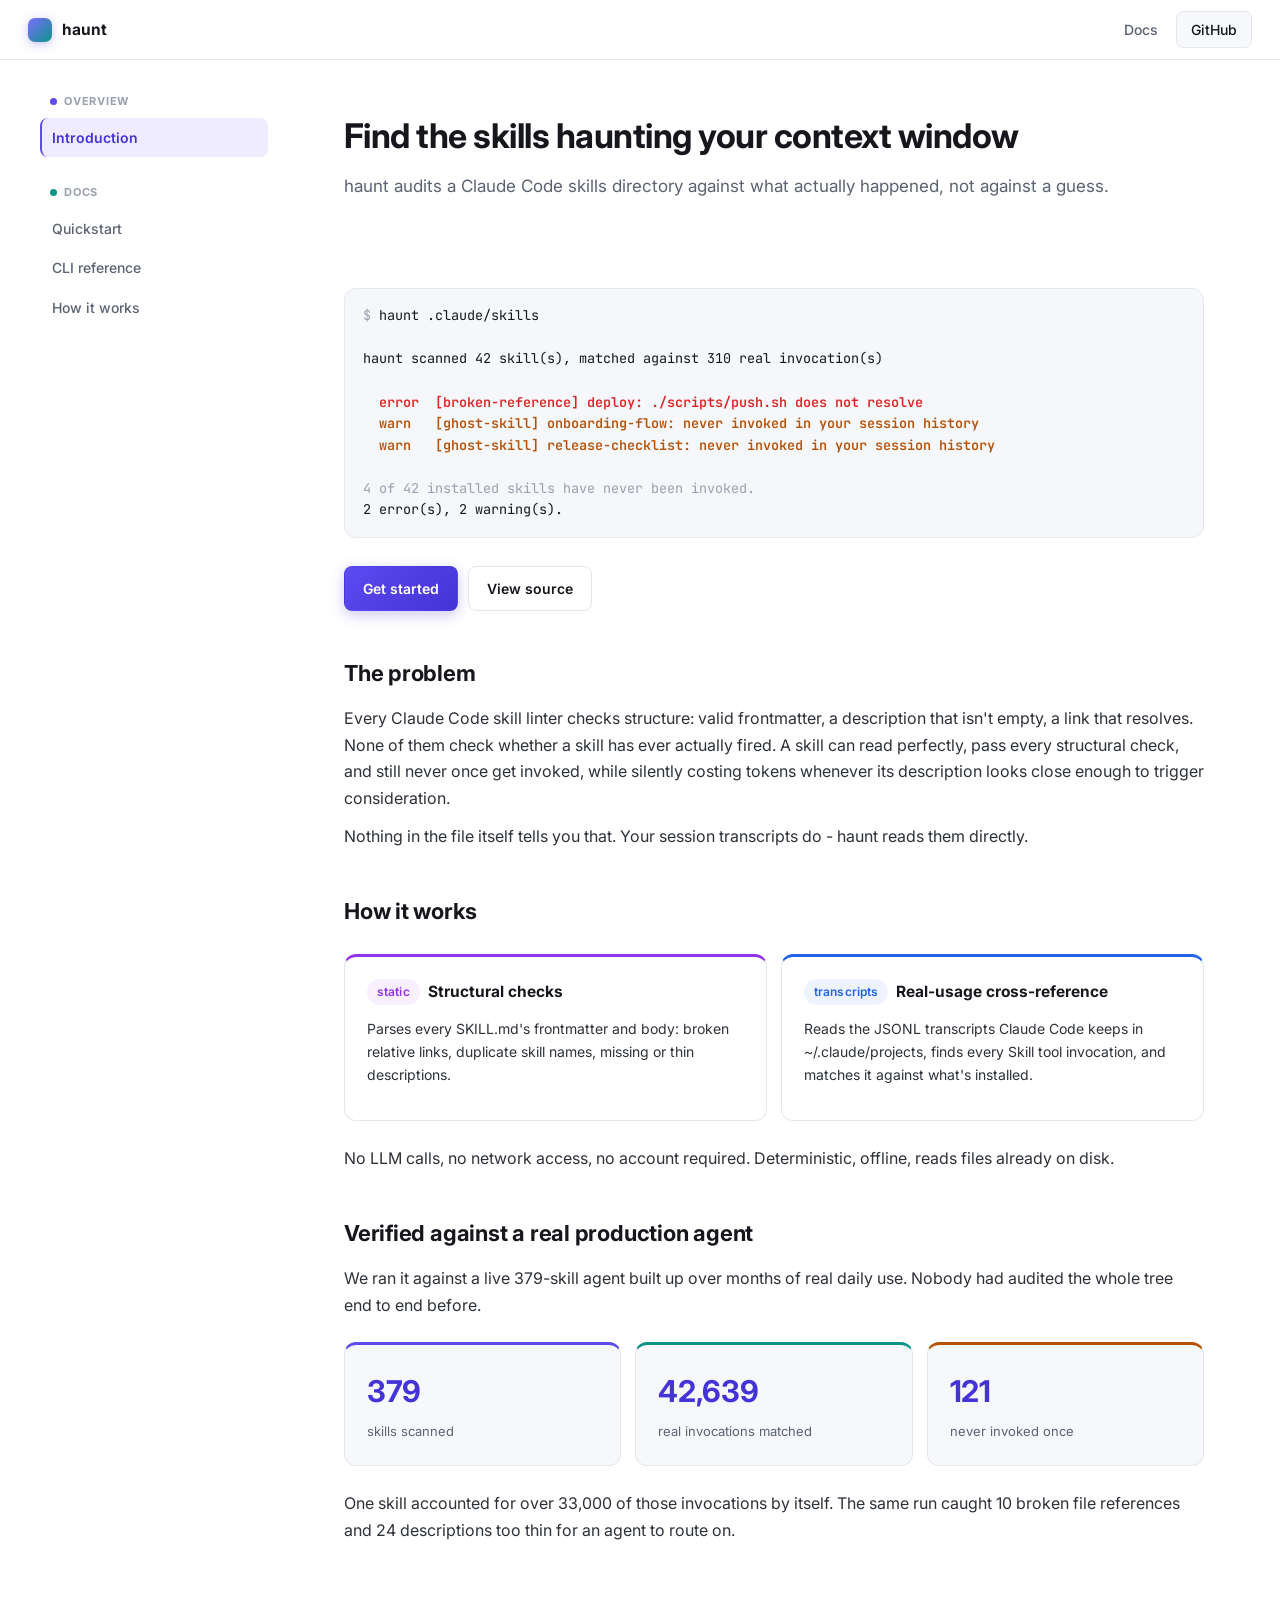
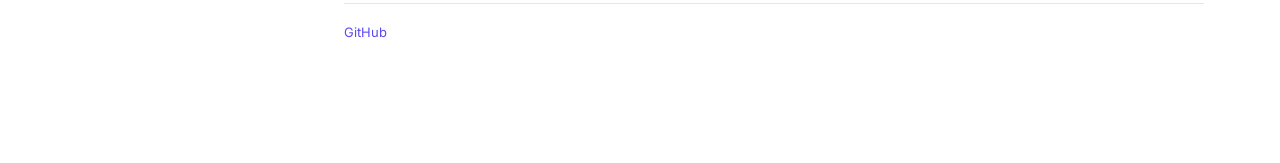
==== commit 5d4c863b: "docs: richer color system, badges, gradient accents" ====
--- a/site/index.html
+++ b/site/index.html
@@ -15,12 +15,13 @@
   </div>
 </div>
 <div class="layout">
-  <nav class="sidebar"><div class="group"><div class="group-label">Overview</div><a class="link active" href="index.html">Introduction</a></div><div class="group"><div class="group-label">Docs</div><a class="link" href="docs/quickstart.html">Quickstart</a><a class="link" href="docs/cli-reference.html">CLI reference</a><a class="link" href="docs/how-it-works.html">How it works</a></div></nav>
+  <nav class="sidebar"><div class="group"><div class="group-label"><span class="dot" style="background:var(--accent)"></span>Overview</div><a class="link active" href="index.html">Introduction</a></div><div class="group"><div class="group-label"><span class="dot" style="background:var(--teal)"></span>Docs</div><a class="link" href="docs/quickstart.html">Quickstart</a><a class="link" href="docs/cli-reference.html">CLI reference</a><a class="link" href="docs/how-it-works.html">How it works</a></div></nav>
   <main class="content">
     <h1>Find the skills haunting your context window</h1>
     <p class="subtitle">haunt audits a Claude Code skills directory against what actually happened, not against a guess.</p>
     
 <div class="hero">
+<div class="hero-glow"></div>
 <pre><span class="term-line-dim">$</span> haunt .claude/skills
 
 haunt scanned 42 skill(s), matched against 310 real invocation(s)
@@ -45,11 +46,11 @@
 <h2>How it works</h2>
 <div class="card-row">
   <div class="card">
-    <h4>Static checks</h4>
+    <h4><span class="badge badge-static">static</span> Structural checks</h4>
     <p>Parses every SKILL.md's frontmatter and body: broken relative links, duplicate skill names, missing or thin descriptions.</p>
   </div>
-  <div class="card">
-    <h4>Real-usage cross-reference</h4>
+  <div class="card blue">
+    <h4><span class="badge badge-transcripts">transcripts</span> Real-usage cross-reference</h4>
     <p>Reads the JSONL transcripts Claude Code keeps in ~/.claude/projects, finds every Skill tool invocation, and matches it against what's installed.</p>
   </div>
 </div>
@@ -59,12 +60,12 @@
 <p>We ran it against a live 379-skill agent built up over months of real daily use. Nobody had audited the whole tree end to end before.</p>
 <div class="grid-cards">
   <div class="stat-card"><span class="num">379</span><span class="label">skills scanned</span></div>
-  <div class="stat-card"><span class="num">42,639</span><span class="label">real invocations matched</span></div>
-  <div class="stat-card"><span class="num">121</span><span class="label">never invoked once</span></div>
+  <div class="stat-card alt"><span class="num">42,639</span><span class="label">real invocations matched</span></div>
+  <div class="stat-card warn"><span class="num">121</span><span class="label">never invoked once</span></div>
 </div>
 <p>One skill accounted for over 33,000 of those invocations by itself. The same run caught 10 broken file references and 24 descriptions too thin for an agent to route on.</p>
 
-    <footer class="page-footer">github.com/DavesarXKhushal/haunt</footer>
+    <footer class="page-footer"><a href="https://github.com/DavesarXKhushal/haunt">GitHub</a></footer>
   </main>
 </div>
 </body>
--- a/site/styles.css
+++ b/site/styles.css
@@ -2,21 +2,30 @@
 
 :root {
   --bg: #ffffff;
-  --bg-subtle: #f7f8fa;
-  --bg-code: #f4f5f7;
-  --border: #e6e8eb;
-  --text: #1a1d23;
-  --text-dim: #6b7280;
-  --text-faint: #9ca3af;
-  --accent: #4f46e5;
-  --accent-dark: #3c35b5;
-  --accent-soft: #eef0ff;
-  --red: #c0352b;
-  --red-soft: #fdecea;
-  --yellow: #92600a;
-  --yellow-soft: #fef6e7;
-  --radius: 10px;
-  --sidebar-w: 260px;
+  --bg-subtle: #f7f8fb;
+  --bg-code: #f6f7fb;
+  --border: #e5e7ec;
+  --text: #15171c;
+  --text-dim: #5b6271;
+  --text-faint: #9aa0ad;
+  --accent: #5b4bf0;
+  --accent-dark: #4433d6;
+  --accent-bright: #7c6cff;
+  --accent-soft: #efecff;
+  --teal: #0d9488;
+  --teal-soft: #e8f8f5;
+  --red: #dc2626;
+  --red-soft: #fef2f2;
+  --yellow: #b45309;
+  --yellow-soft: #fff7e6;
+  --green: #059669;
+  --green-soft: #ecfdf5;
+  --blue: #2563eb;
+  --blue-soft: #eef4ff;
+  --purple: #9333ea;
+  --purple-soft: #f8f0ff;
+  --radius: 12px;
+  --sidebar-w: 268px;
 }
 
 * { box-sizing: border-box; }
@@ -65,13 +74,13 @@
 .topbar {
   position: fixed;
   top: 0; left: 0; right: 0;
-  height: 56px;
+  height: 60px;
   display: flex;
   align-items: center;
   justify-content: space-between;
-  padding: 0 24px;
-  background: rgba(255,255,255,0.92);
-  backdrop-filter: blur(8px);
+  padding: 0 28px;
+  background: rgba(255,255,255,0.88);
+  backdrop-filter: blur(10px);
   border-bottom: 1px solid var(--border);
   z-index: 20;
 }
@@ -81,57 +90,68 @@
   align-items: center;
   gap: 10px;
   font-weight: 700;
-  font-size: 15px;
+  font-size: 15.5px;
   color: var(--text);
 }
 
 .topbar-brand .mark {
-  width: 20px; height: 20px;
-  border-radius: 5px;
-  background: linear-gradient(135deg, var(--accent), #8b85f0);
+  width: 24px; height: 24px;
+  border-radius: 7px;
+  background: linear-gradient(135deg, var(--accent-bright), var(--teal));
   display: inline-block;
+  box-shadow: 0 2px 10px rgba(91,75,240,0.35);
 }
 
 .topbar-right { display: flex; align-items: center; gap: 18px; font-size: 14px; }
-.topbar-right a { color: var(--text-dim); }
+.topbar-right a { color: var(--text-dim); font-weight: 500; }
 .topbar-right a:hover { color: var(--text); text-decoration: none; }
-.topbar-right a.gh { display: flex; align-items: center; gap: 6px; border: 1px solid var(--border); border-radius: 6px; padding: 5px 12px; color: var(--text); }
-.topbar-right a.gh:hover { background: var(--bg-subtle); text-decoration: none; }
-
-.layout { display: flex; padding-top: 56px; max-width: 1240px; margin: 0 auto; }
+.topbar-right a.gh { display: flex; align-items: center; gap: 6px; border: 1px solid var(--border); border-radius: 7px; padding: 6px 14px; color: var(--text); background: var(--bg-subtle); }
+.topbar-right a.gh:hover { background: var(--accent-soft); border-color: var(--accent-bright); text-decoration: none; }
+
+.layout { display: flex; padding-top: 60px; max-width: 1240px; margin: 0 auto; }
 
 .sidebar {
   width: var(--sidebar-w);
   flex-shrink: 0;
   padding: 32px 20px 60px;
   position: sticky;
-  top: 56px;
-  height: calc(100vh - 56px);
+  top: 60px;
+  height: calc(100vh - 60px);
   overflow-y: auto;
 }
 
-.sidebar .group { margin-bottom: 24px; }
+.sidebar .group { margin-bottom: 26px; }
 .sidebar .group-label {
+  display: flex;
+  align-items: center;
+  gap: 7px;
   font-size: 11px;
-  font-weight: 600;
+  font-weight: 700;
   text-transform: uppercase;
-  letter-spacing: 0.06em;
+  letter-spacing: 0.07em;
   color: var(--text-faint);
   padding: 0 10px;
   margin-bottom: 8px;
 }
 
+.sidebar .group-label .dot {
+  width: 7px; height: 7px;
+  border-radius: 50%;
+  display: inline-block;
+}
+
 .sidebar a {
   display: block;
-  padding: 7px 10px;
-  border-radius: 7px;
+  padding: 8px 10px;
+  border-radius: 8px;
   color: var(--text-dim);
   font-size: 14px;
   font-weight: 500;
+  border-left: 2px solid transparent;
 }
 
 .sidebar a:hover { background: var(--bg-subtle); text-decoration: none; color: var(--text); }
-.sidebar a.active { background: var(--accent-soft); color: var(--accent-dark); }
+.sidebar a.active { background: var(--accent-soft); color: var(--accent-dark); font-weight: 600; border-left: 2px solid var(--accent); }
 
 main.content {
   flex: 1;
@@ -154,15 +174,34 @@
   padding: 16px 18px;
   margin: 20px 0;
   font-size: 14.5px;
-}
-
-.callout.warn { background: var(--yellow-soft); border-color: #f3dca0; }
+  border-left: 3px solid var(--blue);
+}
+
+.callout.warn { background: var(--yellow-soft); border-color: #f3dca0; border-left: 3px solid var(--yellow); }
 .callout strong { color: var(--text); }
 
+.badge {
+  display: inline-flex;
+  align-items: center;
+  gap: 5px;
+  padding: 3px 10px;
+  border-radius: 999px;
+  font-size: 12px;
+  font-weight: 600;
+  letter-spacing: 0.01em;
+}
+
+.badge-error { background: var(--red-soft); color: var(--red); }
+.badge-warn { background: var(--yellow-soft); color: var(--yellow); }
+.badge-static { background: var(--purple-soft); color: var(--purple); }
+.badge-transcripts { background: var(--blue-soft); color: var(--blue); }
+.badge-ok { background: var(--green-soft); color: var(--green); }
+
 table { width: 100%; border-collapse: collapse; font-size: 14px; margin: 16px 0 28px; }
-th, td { text-align: left; padding: 10px 14px; border-bottom: 1px solid var(--border); vertical-align: top; }
+th, td { text-align: left; padding: 11px 14px; border-bottom: 1px solid var(--border); vertical-align: top; }
 th { color: var(--text-dim); font-weight: 600; font-size: 12.5px; text-transform: uppercase; letter-spacing: 0.04em; background: var(--bg-subtle); }
 tr:last-child td { border-bottom: none; }
+tr:hover td { background: var(--bg-subtle); }
 
 .grid-cards {
   display: grid;
@@ -174,23 +213,47 @@
 .stat-card {
   border: 1px solid var(--border);
   border-radius: var(--radius);
-  padding: 20px;
+  padding: 22px;
   background: var(--bg-subtle);
-}
-
-.stat-card .num { font-size: 28px; font-weight: 700; color: var(--accent-dark); display: block; }
-.stat-card .label { font-size: 13px; color: var(--text-dim); margin-top: 2px; }
+  border-top: 3px solid var(--accent);
+}
+
+.stat-card.alt { border-top-color: var(--teal); }
+.stat-card.warn { border-top-color: var(--yellow); }
+
+.stat-card .num { font-size: 30px; font-weight: 700; color: var(--accent-dark); display: block; letter-spacing: -0.01em; }
+.stat-card .label { font-size: 13px; color: var(--text-dim); margin-top: 4px; }
 
 .card-row { display: grid; grid-template-columns: 1fr 1fr; gap: 14px; margin: 24px 0; }
 .card {
   border: 1px solid var(--border);
   border-radius: var(--radius);
-  padding: 20px;
-}
-.card h4 { margin: 0 0 6px; font-size: 15px; }
+  padding: 22px;
+  border-top: 3px solid var(--purple);
+}
+.card.blue { border-top-color: var(--blue); }
+.card h4 { margin: 0 0 6px; font-size: 15.5px; display: flex; align-items: center; gap: 8px; }
 .card p { margin: 0; font-size: 14px; color: var(--text-dim); }
 
 .btn-row { display: flex; gap: 10px; margin: 28px 0; flex-wrap: wrap; }
+
+.hero {
+  padding: 36px 0 0;
+  position: relative;
+}
+
+.hero-glow {
+  position: absolute;
+  top: -80px;
+  left: -120px;
+  width: 520px;
+  height: 320px;
+  background: radial-gradient(circle, rgba(124,108,255,0.16), rgba(13,148,136,0.08) 60%, transparent 75%);
+  filter: blur(20px);
+  z-index: -1;
+  pointer-events: none;
+}
+
 .btn {
   padding: 10px 18px;
   border-radius: 8px;
@@ -198,15 +261,13 @@
   font-weight: 600;
   border: 1px solid var(--border);
 }
-.btn-primary { background: var(--text); color: #fff; border-color: var(--text); }
-.btn-primary:hover { opacity: 0.9; text-decoration: none; }
+.btn-primary { background: linear-gradient(135deg, var(--accent), var(--accent-dark)); color: #fff; border-color: transparent; box-shadow: 0 4px 14px rgba(91,75,240,0.3); }
+.btn-primary:hover { opacity: 0.92; text-decoration: none; }
 .btn-ghost { color: var(--text); }
 .btn-ghost:hover { background: var(--bg-subtle); text-decoration: none; }
 
-.hero { padding: 36px 0 0; }
-
-.term-line-err { color: var(--red); }
-.term-line-warn { color: var(--yellow); }
+.term-line-err { color: var(--red); font-weight: 600; }
+.term-line-warn { color: var(--yellow); font-weight: 600; }
 .term-line-dim { color: var(--text-faint); }
 
 .page-nav {
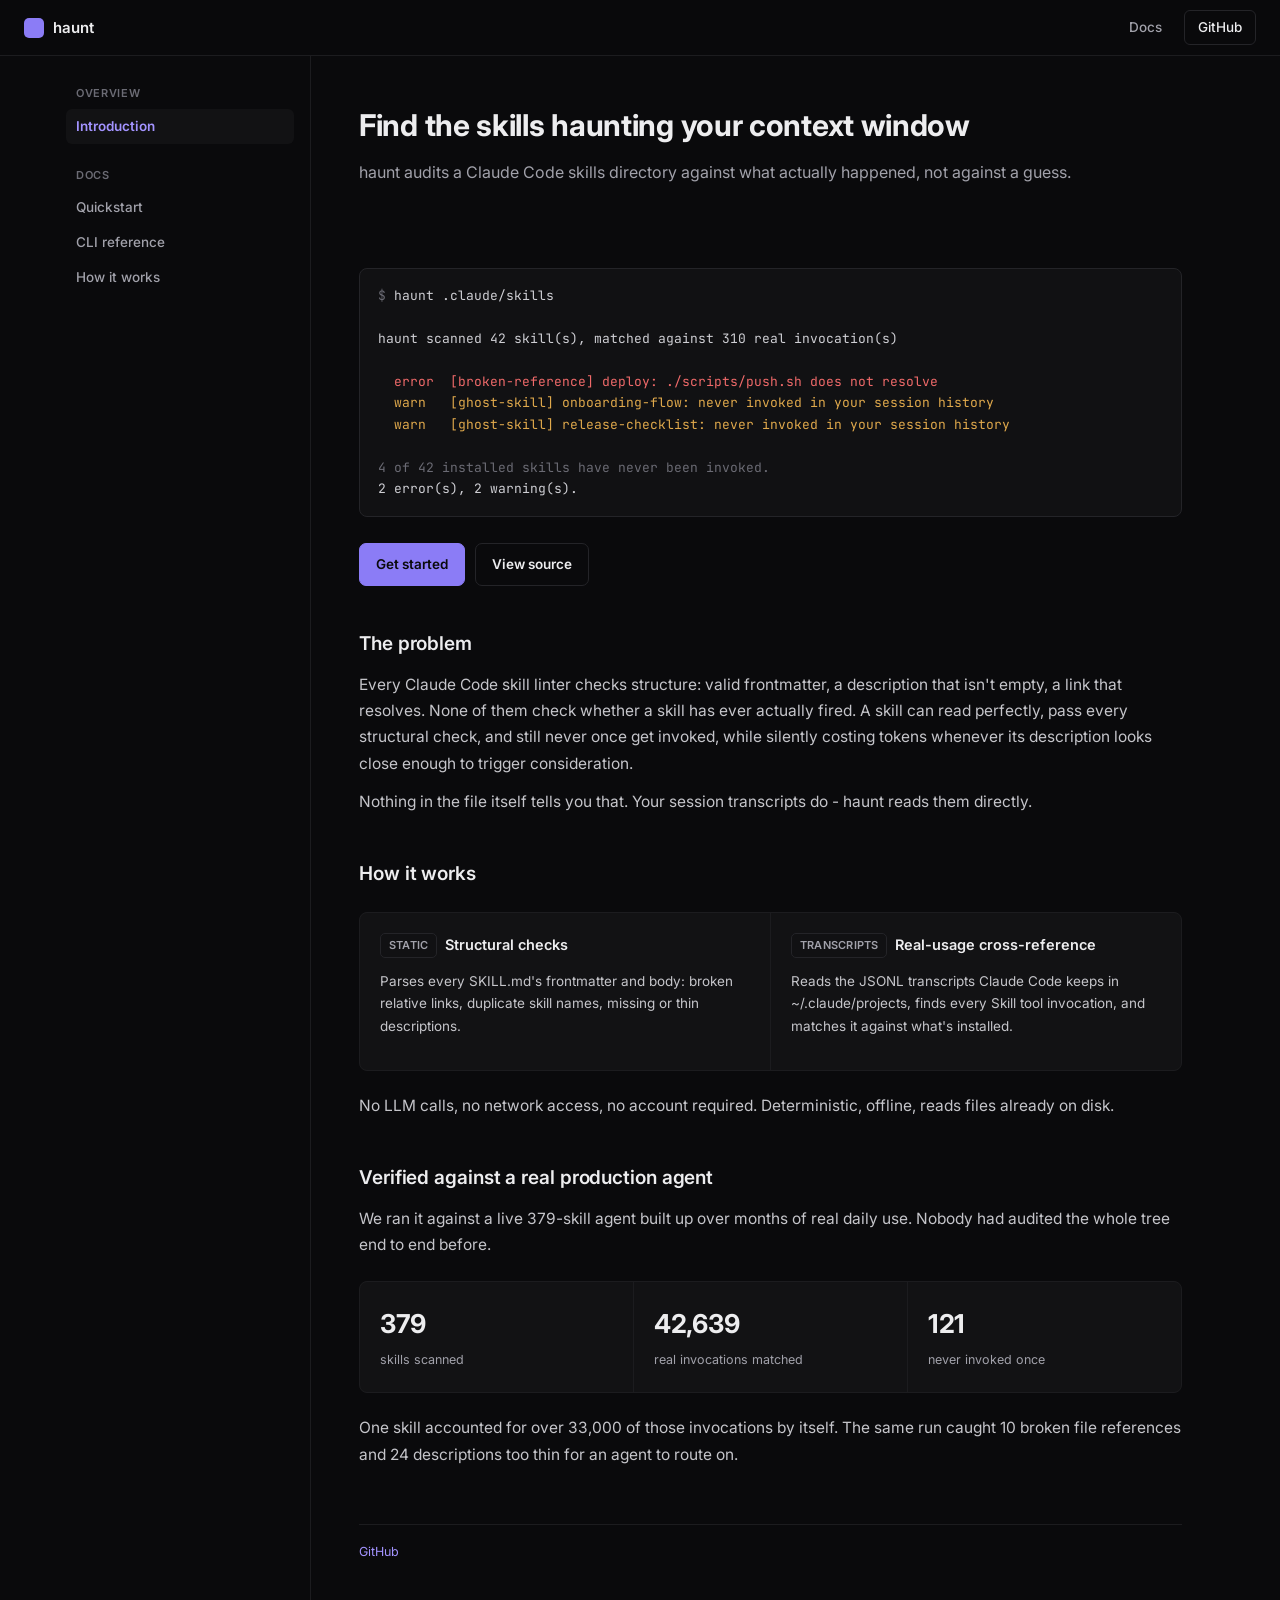
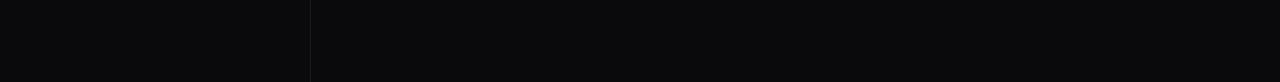
==== commit 0d74a7a4: "docs: restrained dark theme, single accent, remove rainbow badges" ====
--- a/site/index.html
+++ b/site/index.html
@@ -15,13 +15,12 @@
   </div>
 </div>
 <div class="layout">
-  <nav class="sidebar"><div class="group"><div class="group-label"><span class="dot" style="background:var(--accent)"></span>Overview</div><a class="link active" href="index.html">Introduction</a></div><div class="group"><div class="group-label"><span class="dot" style="background:var(--teal)"></span>Docs</div><a class="link" href="docs/quickstart.html">Quickstart</a><a class="link" href="docs/cli-reference.html">CLI reference</a><a class="link" href="docs/how-it-works.html">How it works</a></div></nav>
+  <nav class="sidebar"><div class="group"><div class="group-label">Overview</div><a class="link active" href="index.html">Introduction</a></div><div class="group"><div class="group-label">Docs</div><a class="link" href="docs/quickstart.html">Quickstart</a><a class="link" href="docs/cli-reference.html">CLI reference</a><a class="link" href="docs/how-it-works.html">How it works</a></div></nav>
   <main class="content">
     <h1>Find the skills haunting your context window</h1>
     <p class="subtitle">haunt audits a Claude Code skills directory against what actually happened, not against a guess.</p>
     
 <div class="hero">
-<div class="hero-glow"></div>
 <pre><span class="term-line-dim">$</span> haunt .claude/skills
 
 haunt scanned 42 skill(s), matched against 310 real invocation(s)
@@ -46,11 +45,11 @@
 <h2>How it works</h2>
 <div class="card-row">
   <div class="card">
-    <h4><span class="badge badge-static">static</span> Structural checks</h4>
+    <h4><span class="badge">static</span> Structural checks</h4>
     <p>Parses every SKILL.md's frontmatter and body: broken relative links, duplicate skill names, missing or thin descriptions.</p>
   </div>
-  <div class="card blue">
-    <h4><span class="badge badge-transcripts">transcripts</span> Real-usage cross-reference</h4>
+  <div class="card">
+    <h4><span class="badge">transcripts</span> Real-usage cross-reference</h4>
     <p>Reads the JSONL transcripts Claude Code keeps in ~/.claude/projects, finds every Skill tool invocation, and matches it against what's installed.</p>
   </div>
 </div>
@@ -60,8 +59,8 @@
 <p>We ran it against a live 379-skill agent built up over months of real daily use. Nobody had audited the whole tree end to end before.</p>
 <div class="grid-cards">
   <div class="stat-card"><span class="num">379</span><span class="label">skills scanned</span></div>
-  <div class="stat-card alt"><span class="num">42,639</span><span class="label">real invocations matched</span></div>
-  <div class="stat-card warn"><span class="num">121</span><span class="label">never invoked once</span></div>
+  <div class="stat-card"><span class="num">42,639</span><span class="label">real invocations matched</span></div>
+  <div class="stat-card"><span class="num">121</span><span class="label">never invoked once</span></div>
 </div>
 <p>One skill accounted for over 33,000 of those invocations by itself. The same run caught 10 broken file references and 24 descriptions too thin for an agent to route on.</p>
 
--- a/site/styles.css
+++ b/site/styles.css
@@ -1,31 +1,21 @@
 @import url('https://fonts.googleapis.com/css2?family=Inter:wght@400;500;600;700&family=JetBrains+Mono:wght@400;500&display=swap');
 
 :root {
-  --bg: #ffffff;
-  --bg-subtle: #f7f8fb;
-  --bg-code: #f6f7fb;
-  --border: #e5e7ec;
-  --text: #15171c;
-  --text-dim: #5b6271;
-  --text-faint: #9aa0ad;
-  --accent: #5b4bf0;
-  --accent-dark: #4433d6;
-  --accent-bright: #7c6cff;
-  --accent-soft: #efecff;
-  --teal: #0d9488;
-  --teal-soft: #e8f8f5;
-  --red: #dc2626;
-  --red-soft: #fef2f2;
-  --yellow: #b45309;
-  --yellow-soft: #fff7e6;
-  --green: #059669;
-  --green-soft: #ecfdf5;
-  --blue: #2563eb;
-  --blue-soft: #eef4ff;
-  --purple: #9333ea;
-  --purple-soft: #f8f0ff;
-  --radius: 12px;
-  --sidebar-w: 268px;
+  --bg: #0a0a0c;
+  --bg-raised: #121214;
+  --bg-code: #111113;
+  --bg-hover: #1a1a1d;
+  --border: #242428;
+  --border-soft: #1c1c1f;
+  --text: #ededef;
+  --text-dim: #a1a1aa;
+  --text-faint: #6b6b74;
+  --accent: #8b7cf6;
+  --accent-bright: #a393ff;
+  --red: #f06a6a;
+  --yellow: #e0a94c;
+  --radius: 8px;
+  --sidebar-w: 260px;
 }
 
 * { box-sizing: border-box; }
@@ -35,12 +25,12 @@
   background: var(--bg);
   color: var(--text);
   font-family: 'Inter', -apple-system, BlinkMacSystemFont, "Segoe UI", sans-serif;
-  font-size: 16px;
-  line-height: 1.65;
+  font-size: 15.5px;
+  line-height: 1.7;
   -webkit-font-smoothing: antialiased;
 }
 
-a { color: var(--accent); text-decoration: none; }
+a { color: var(--accent-bright); text-decoration: none; }
 a:hover { text-decoration: underline; }
 
 code, pre, kbd {
@@ -52,8 +42,8 @@
   border: 1px solid var(--border);
   border-radius: 5px;
   padding: 0.15em 0.45em;
-  font-size: 0.86em;
-  color: var(--accent-dark);
+  font-size: 0.85em;
+  color: var(--accent-bright);
 }
 
 pre {
@@ -61,234 +51,194 @@
   border: 1px solid var(--border);
   border-radius: var(--radius);
   padding: 16px 18px;
-  font-size: 13.5px;
-  line-height: 1.6;
+  font-size: 13px;
+  line-height: 1.65;
   white-space: pre-wrap;
   word-break: break-word;
   overflow-wrap: anywhere;
-  margin: 16px 0;
-}
-
-pre code { background: none; border: none; padding: 0; color: var(--text); }
+  margin: 18px 0;
+  color: #cfcfd4;
+}
+
+pre code { background: none; border: none; padding: 0; color: inherit; }
 
 .topbar {
   position: fixed;
   top: 0; left: 0; right: 0;
-  height: 60px;
+  height: 56px;
   display: flex;
   align-items: center;
   justify-content: space-between;
-  padding: 0 28px;
-  background: rgba(255,255,255,0.88);
+  padding: 0 24px;
+  background: rgba(10,10,12,0.88);
   backdrop-filter: blur(10px);
-  border-bottom: 1px solid var(--border);
+  border-bottom: 1px solid var(--border-soft);
   z-index: 20;
 }
 
 .topbar-brand {
   display: flex;
   align-items: center;
-  gap: 10px;
-  font-weight: 700;
-  font-size: 15.5px;
+  gap: 9px;
+  font-weight: 600;
+  font-size: 15px;
   color: var(--text);
 }
 
 .topbar-brand .mark {
-  width: 24px; height: 24px;
-  border-radius: 7px;
-  background: linear-gradient(135deg, var(--accent-bright), var(--teal));
+  width: 20px; height: 20px;
+  border-radius: 5px;
+  background: var(--accent);
   display: inline-block;
-  box-shadow: 0 2px 10px rgba(91,75,240,0.35);
-}
-
-.topbar-right { display: flex; align-items: center; gap: 18px; font-size: 14px; }
+}
+
+.topbar-right { display: flex; align-items: center; gap: 22px; font-size: 13.5px; }
 .topbar-right a { color: var(--text-dim); font-weight: 500; }
 .topbar-right a:hover { color: var(--text); text-decoration: none; }
-.topbar-right a.gh { display: flex; align-items: center; gap: 6px; border: 1px solid var(--border); border-radius: 7px; padding: 6px 14px; color: var(--text); background: var(--bg-subtle); }
-.topbar-right a.gh:hover { background: var(--accent-soft); border-color: var(--accent-bright); text-decoration: none; }
-
-.layout { display: flex; padding-top: 60px; max-width: 1240px; margin: 0 auto; }
+.topbar-right a.gh { display: flex; align-items: center; gap: 6px; border: 1px solid var(--border); border-radius: 6px; padding: 5px 13px; color: var(--text); }
+.topbar-right a.gh:hover { background: var(--bg-hover); text-decoration: none; }
+
+.layout { display: flex; padding-top: 56px; max-width: 1180px; margin: 0 auto; }
 
 .sidebar {
   width: var(--sidebar-w);
   flex-shrink: 0;
-  padding: 32px 20px 60px;
+  padding: 28px 16px 60px;
   position: sticky;
-  top: 60px;
-  height: calc(100vh - 60px);
+  top: 56px;
+  height: calc(100vh - 56px);
   overflow-y: auto;
 }
 
-.sidebar .group { margin-bottom: 26px; }
+.sidebar .group { margin-bottom: 22px; }
 .sidebar .group-label {
-  display: flex;
-  align-items: center;
-  gap: 7px;
   font-size: 11px;
-  font-weight: 700;
+  font-weight: 600;
   text-transform: uppercase;
-  letter-spacing: 0.07em;
+  letter-spacing: 0.06em;
   color: var(--text-faint);
   padding: 0 10px;
-  margin-bottom: 8px;
-}
-
-.sidebar .group-label .dot {
-  width: 7px; height: 7px;
-  border-radius: 50%;
-  display: inline-block;
+  margin-bottom: 6px;
 }
 
 .sidebar a {
   display: block;
-  padding: 8px 10px;
-  border-radius: 8px;
+  padding: 6px 10px;
+  border-radius: 6px;
   color: var(--text-dim);
-  font-size: 14px;
+  font-size: 13.5px;
   font-weight: 500;
-  border-left: 2px solid transparent;
-}
-
-.sidebar a:hover { background: var(--bg-subtle); text-decoration: none; color: var(--text); }
-.sidebar a.active { background: var(--accent-soft); color: var(--accent-dark); font-weight: 600; border-left: 2px solid var(--accent); }
+}
+
+.sidebar a:hover { background: var(--bg-hover); text-decoration: none; color: var(--text); }
+.sidebar a.active { background: var(--bg-raised); color: var(--accent-bright); font-weight: 600; }
 
 main.content {
   flex: 1;
   min-width: 0;
-  padding: 48px 56px 120px;
-}
-
-main.content h1 { font-size: 34px; margin: 0 0 8px; letter-spacing: -0.015em; }
-main.content .subtitle { color: var(--text-dim); font-size: 17px; margin: 0 0 36px; }
-main.content h2 { font-size: 22px; margin: 44px 0 14px; letter-spacing: -0.01em; }
-main.content h3 { font-size: 17px; margin: 28px 0 10px; }
-main.content p { color: #2d3138; margin: 12px 0; }
-main.content ul, main.content ol { color: #2d3138; padding-left: 22px; }
+  padding: 44px 48px 120px;
+  border-left: 1px solid var(--border-soft);
+}
+
+main.content h1 { font-size: 30px; margin: 0 0 8px; letter-spacing: -0.01em; font-weight: 700; }
+main.content .subtitle { color: var(--text-dim); font-size: 16px; margin: 0 0 34px; }
+main.content h2 { font-size: 19px; margin: 42px 0 12px; font-weight: 600; letter-spacing: -0.005em; }
+main.content h3 { font-size: 15.5px; margin: 26px 0 8px; font-weight: 600; }
+main.content p { color: #c5c5ca; margin: 12px 0; }
+main.content ul, main.content ol { color: #c5c5ca; padding-left: 20px; }
 main.content li { margin: 6px 0; }
 
 .callout {
   border: 1px solid var(--border);
-  background: var(--bg-subtle);
+  background: var(--bg-raised);
   border-radius: var(--radius);
-  padding: 16px 18px;
-  margin: 20px 0;
-  font-size: 14.5px;
-  border-left: 3px solid var(--blue);
-}
-
-.callout.warn { background: var(--yellow-soft); border-color: #f3dca0; border-left: 3px solid var(--yellow); }
+  padding: 14px 16px;
+  margin: 18px 0;
+  font-size: 14px;
+}
+
 .callout strong { color: var(--text); }
 
 .badge {
   display: inline-flex;
   align-items: center;
-  gap: 5px;
-  padding: 3px 10px;
-  border-radius: 999px;
-  font-size: 12px;
-  font-weight: 600;
-  letter-spacing: 0.01em;
-}
-
-.badge-error { background: var(--red-soft); color: var(--red); }
-.badge-warn { background: var(--yellow-soft); color: var(--yellow); }
-.badge-static { background: var(--purple-soft); color: var(--purple); }
-.badge-transcripts { background: var(--blue-soft); color: var(--blue); }
-.badge-ok { background: var(--green-soft); color: var(--green); }
-
-table { width: 100%; border-collapse: collapse; font-size: 14px; margin: 16px 0 28px; }
-th, td { text-align: left; padding: 11px 14px; border-bottom: 1px solid var(--border); vertical-align: top; }
-th { color: var(--text-dim); font-weight: 600; font-size: 12.5px; text-transform: uppercase; letter-spacing: 0.04em; background: var(--bg-subtle); }
+  padding: 2px 8px;
+  border-radius: 5px;
+  font-size: 11px;
+  font-weight: 600;
+  letter-spacing: 0.02em;
+  text-transform: uppercase;
+  background: var(--bg-code);
+  border: 1px solid var(--border);
+  color: var(--text-dim);
+}
+
+.badge-err { color: var(--red); border-color: rgba(240,106,106,0.3); }
+.badge-warn { color: var(--yellow); border-color: rgba(224,169,76,0.3); }
+
+table { width: 100%; border-collapse: collapse; font-size: 13.5px; margin: 14px 0 26px; }
+th, td { text-align: left; padding: 10px 12px; border-bottom: 1px solid var(--border-soft); vertical-align: top; color: #c5c5ca; }
+th { color: var(--text-faint); font-weight: 600; font-size: 11.5px; text-transform: uppercase; letter-spacing: 0.04em; }
 tr:last-child td { border-bottom: none; }
-tr:hover td { background: var(--bg-subtle); }
 
 .grid-cards {
   display: grid;
   grid-template-columns: repeat(3, 1fr);
-  gap: 14px;
-  margin: 24px 0;
-}
-
-.stat-card {
-  border: 1px solid var(--border);
+  gap: 1px;
+  background: var(--border-soft);
+  border: 1px solid var(--border-soft);
   border-radius: var(--radius);
-  padding: 22px;
-  background: var(--bg-subtle);
-  border-top: 3px solid var(--accent);
-}
-
-.stat-card.alt { border-top-color: var(--teal); }
-.stat-card.warn { border-top-color: var(--yellow); }
-
-.stat-card .num { font-size: 30px; font-weight: 700; color: var(--accent-dark); display: block; letter-spacing: -0.01em; }
-.stat-card .label { font-size: 13px; color: var(--text-dim); margin-top: 4px; }
-
-.card-row { display: grid; grid-template-columns: 1fr 1fr; gap: 14px; margin: 24px 0; }
-.card {
-  border: 1px solid var(--border);
-  border-radius: var(--radius);
-  padding: 22px;
-  border-top: 3px solid var(--purple);
-}
-.card.blue { border-top-color: var(--blue); }
-.card h4 { margin: 0 0 6px; font-size: 15.5px; display: flex; align-items: center; gap: 8px; }
-.card p { margin: 0; font-size: 14px; color: var(--text-dim); }
-
-.btn-row { display: flex; gap: 10px; margin: 28px 0; flex-wrap: wrap; }
-
-.hero {
-  padding: 36px 0 0;
-  position: relative;
-}
-
-.hero-glow {
-  position: absolute;
-  top: -80px;
-  left: -120px;
-  width: 520px;
-  height: 320px;
-  background: radial-gradient(circle, rgba(124,108,255,0.16), rgba(13,148,136,0.08) 60%, transparent 75%);
-  filter: blur(20px);
-  z-index: -1;
-  pointer-events: none;
-}
-
+  overflow: hidden;
+  margin: 22px 0;
+}
+
+.stat-card { background: var(--bg-raised); padding: 20px; }
+.stat-card .num { font-size: 26px; font-weight: 700; color: var(--text); display: block; letter-spacing: -0.01em; }
+.stat-card .label { font-size: 12.5px; color: var(--text-dim); margin-top: 4px; }
+
+.card-row { display: grid; grid-template-columns: 1fr 1fr; gap: 1px; background: var(--border-soft); border: 1px solid var(--border-soft); border-radius: var(--radius); overflow: hidden; margin: 22px 0; }
+.card { background: var(--bg-raised); padding: 20px; }
+.card h4 { margin: 0 0 6px; font-size: 14.5px; font-weight: 600; display: flex; align-items: center; gap: 8px; color: var(--text); }
+.card p { margin: 0; font-size: 13.5px; color: var(--text-dim); }
+
+.btn-row { display: flex; gap: 10px; margin: 26px 0; flex-wrap: wrap; }
 .btn {
-  padding: 10px 18px;
-  border-radius: 8px;
-  font-size: 14px;
-  font-weight: 600;
-  border: 1px solid var(--border);
-}
-.btn-primary { background: linear-gradient(135deg, var(--accent), var(--accent-dark)); color: #fff; border-color: transparent; box-shadow: 0 4px 14px rgba(91,75,240,0.3); }
-.btn-primary:hover { opacity: 0.92; text-decoration: none; }
+  padding: 9px 16px;
+  border-radius: 7px;
+  font-size: 13.5px;
+  font-weight: 600;
+  border: 1px solid var(--border);
+}
+.btn-primary { background: var(--accent); color: #0a0a0c; border-color: var(--accent); }
+.btn-primary:hover { background: var(--accent-bright); text-decoration: none; }
 .btn-ghost { color: var(--text); }
-.btn-ghost:hover { background: var(--bg-subtle); text-decoration: none; }
-
-.term-line-err { color: var(--red); font-weight: 600; }
-.term-line-warn { color: var(--yellow); font-weight: 600; }
+.btn-ghost:hover { background: var(--bg-hover); text-decoration: none; }
+
+.hero { padding: 30px 0 0; }
+
+.term-line-err { color: var(--red); }
+.term-line-warn { color: var(--yellow); }
 .term-line-dim { color: var(--text-faint); }
 
 .page-nav {
   display: flex;
   justify-content: space-between;
+  margin-top: 52px;
+  padding-top: 18px;
+  border-top: 1px solid var(--border-soft);
+  font-size: 13.5px;
+}
+
+footer.page-footer {
   margin-top: 56px;
-  padding-top: 20px;
-  border-top: 1px solid var(--border);
-  font-size: 14px;
-}
-
-footer.page-footer {
-  margin-top: 60px;
-  padding-top: 18px;
-  border-top: 1px solid var(--border);
-  font-size: 13px;
+  padding-top: 16px;
+  border-top: 1px solid var(--border-soft);
+  font-size: 12.5px;
   color: var(--text-faint);
 }
 
 @media (max-width: 900px) {
   .sidebar { display: none; }
-  main.content { padding: 32px 24px; }
+  main.content { padding: 28px 20px; border-left: none; }
   .grid-cards, .card-row { grid-template-columns: 1fr; }
 }
